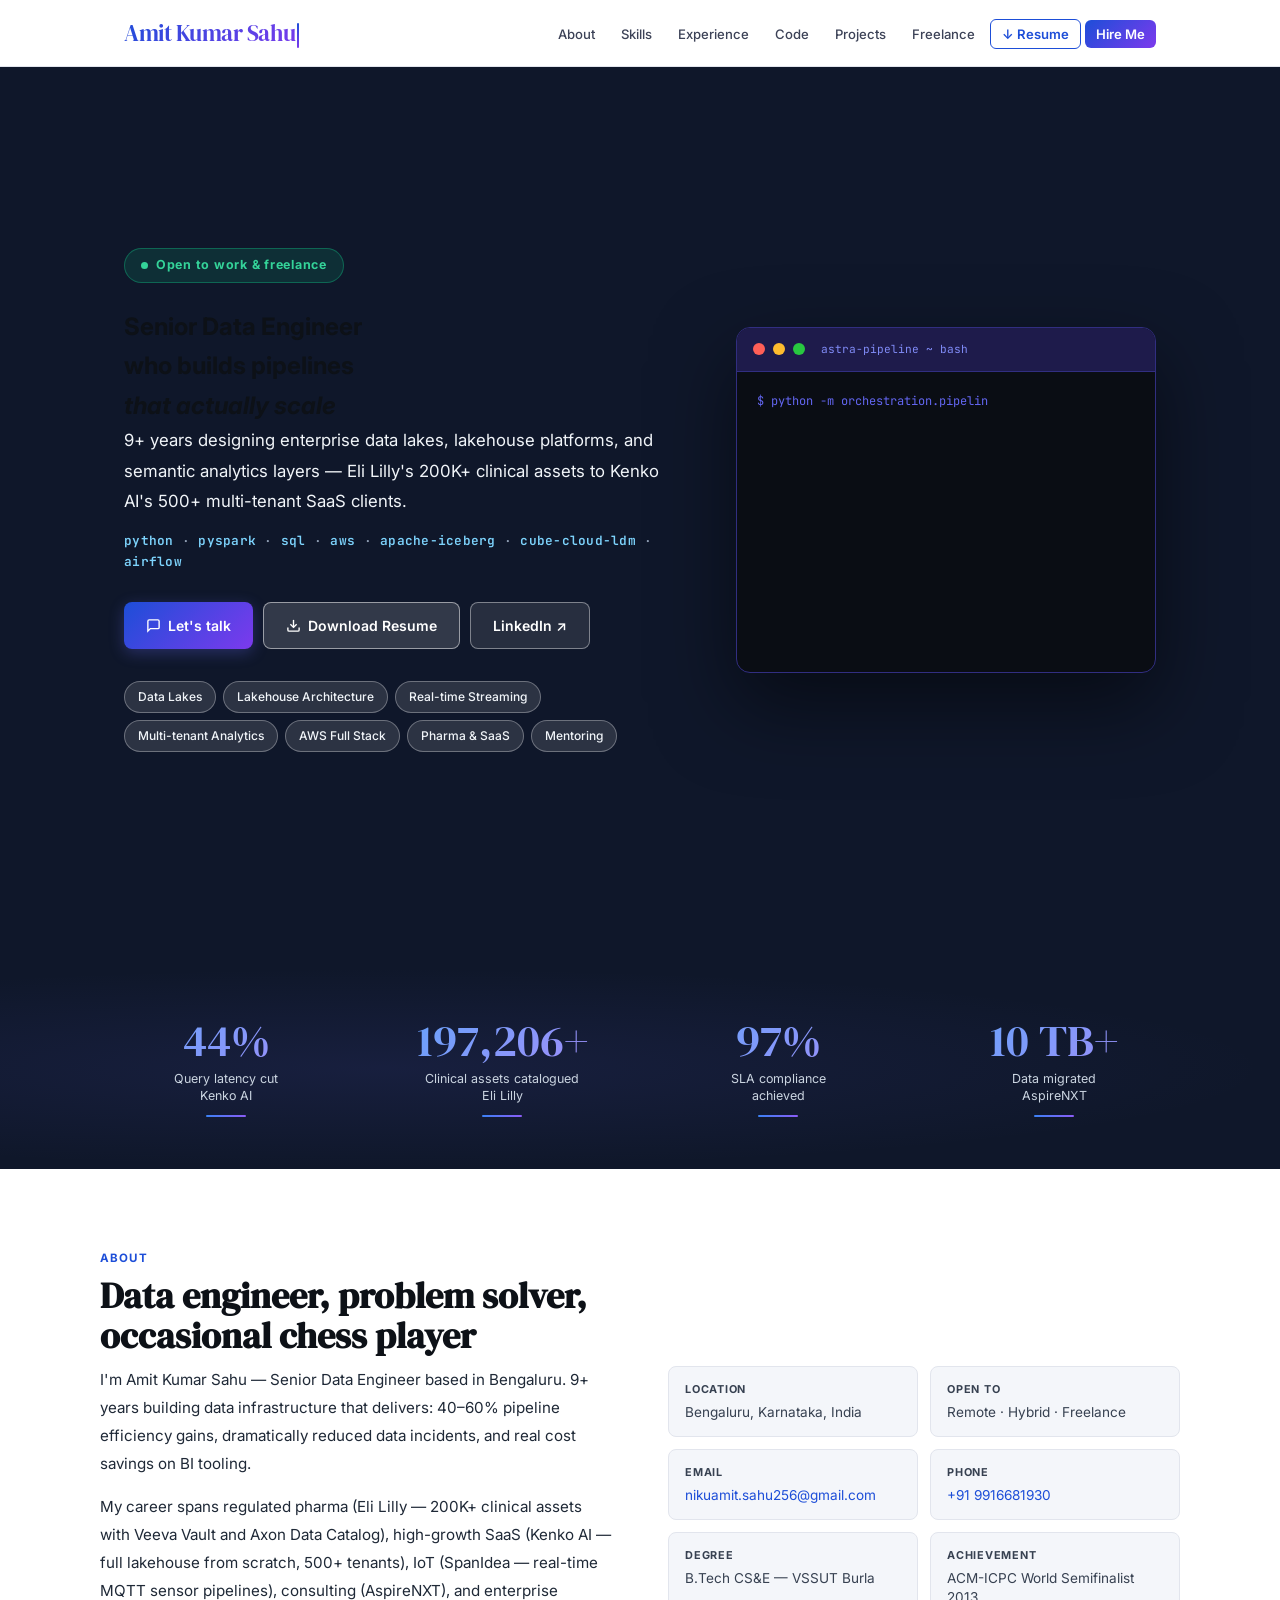
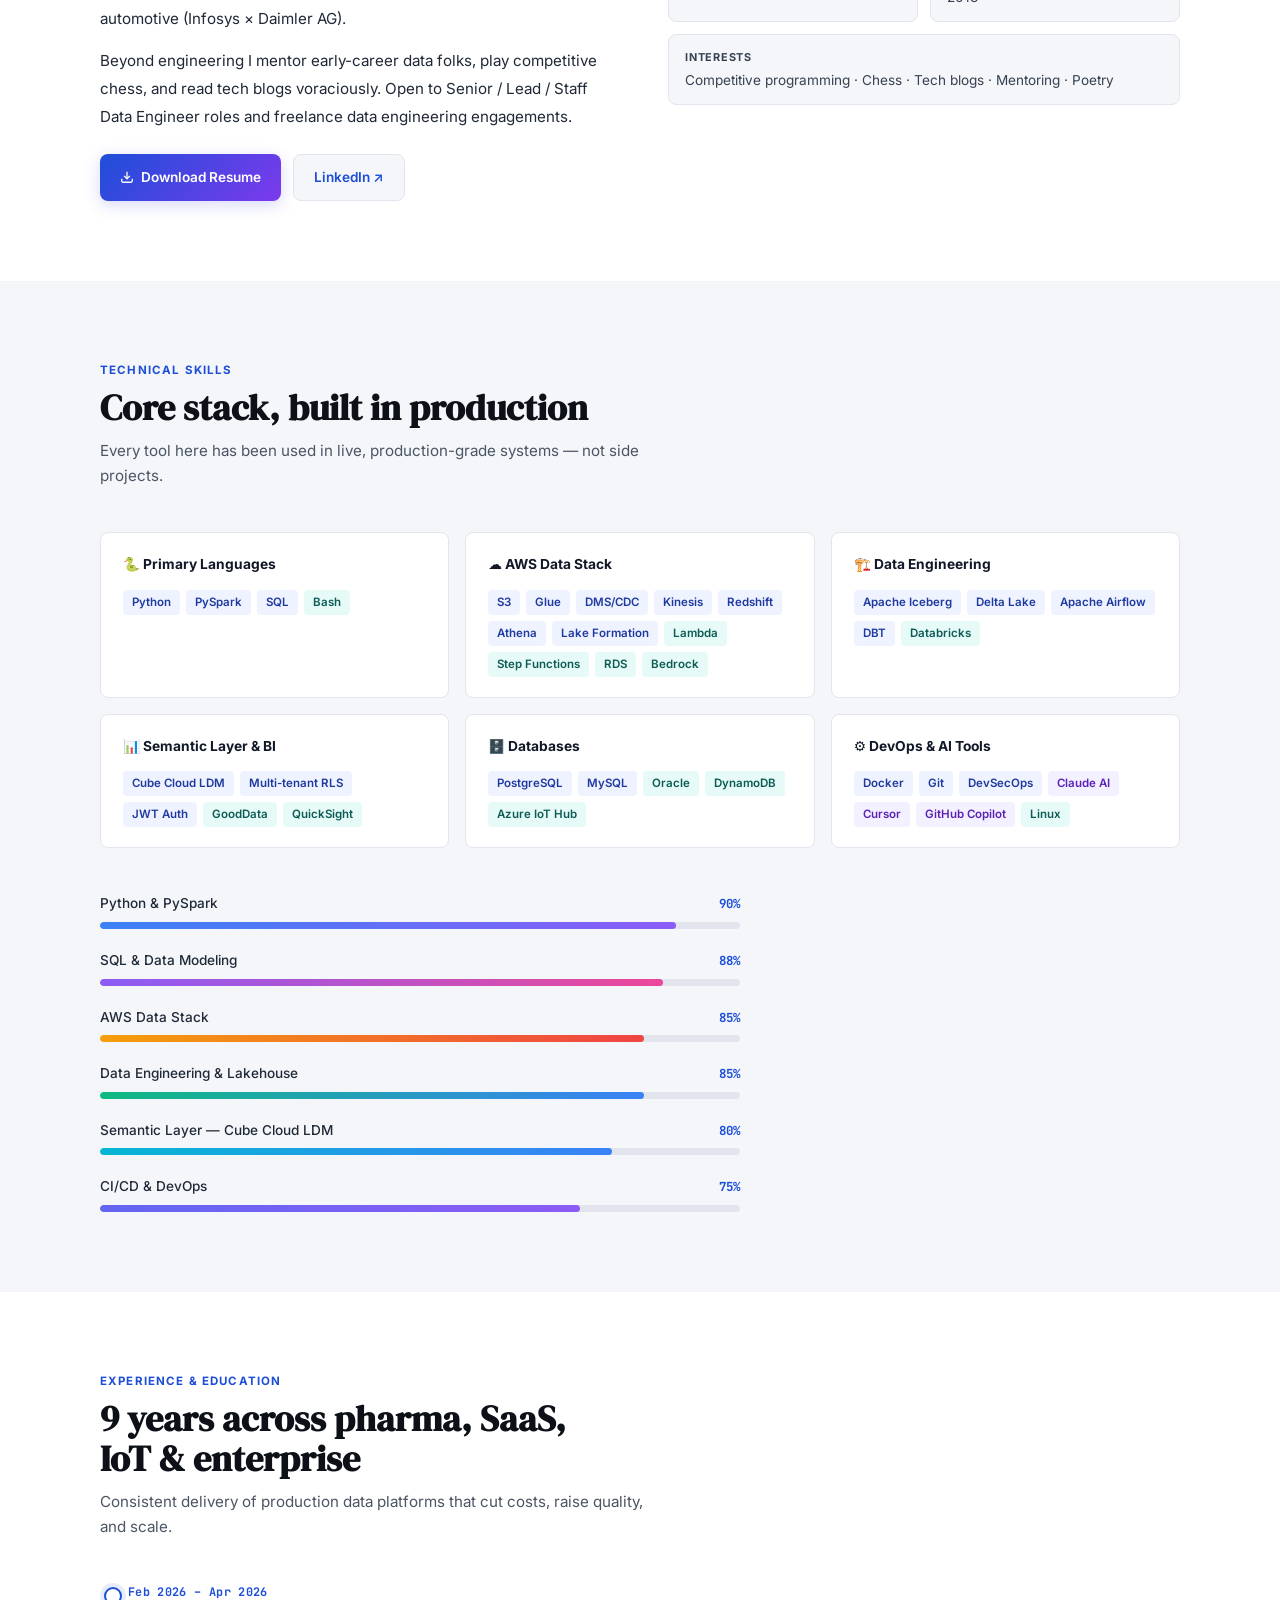
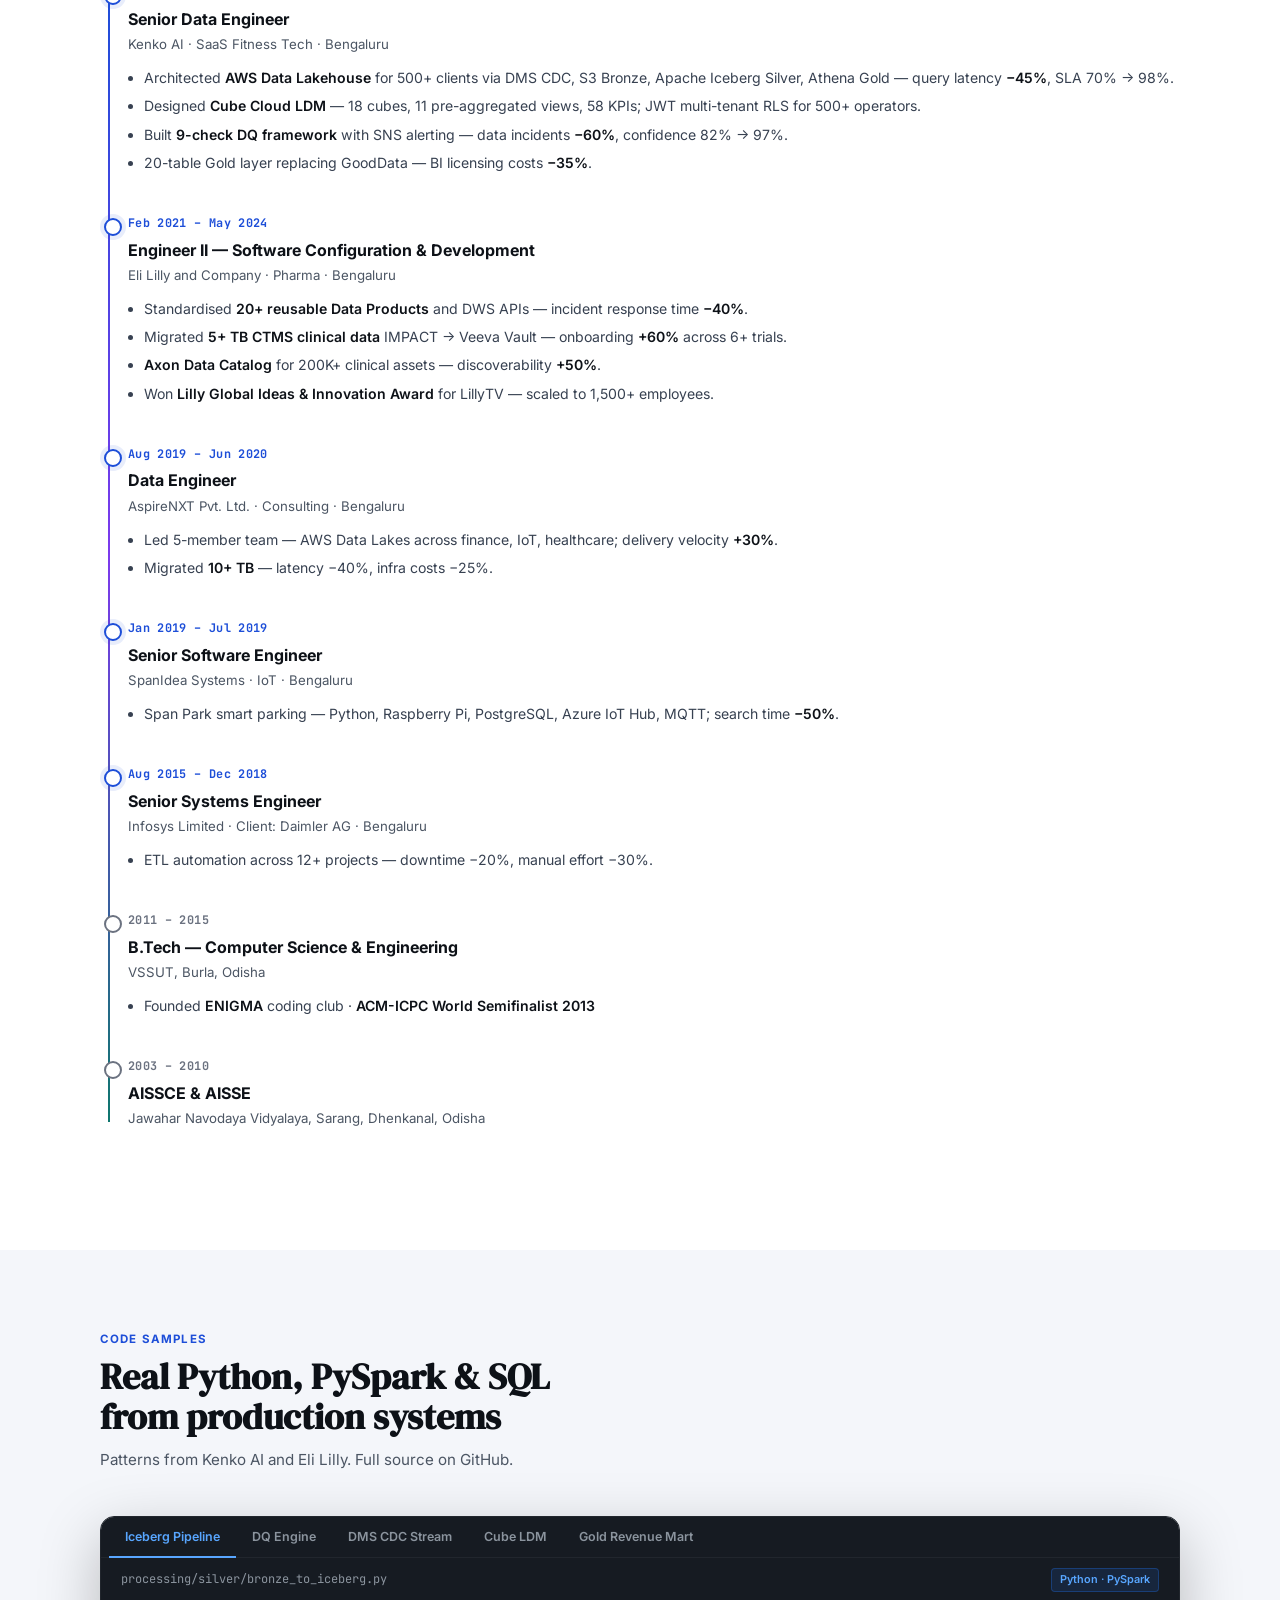
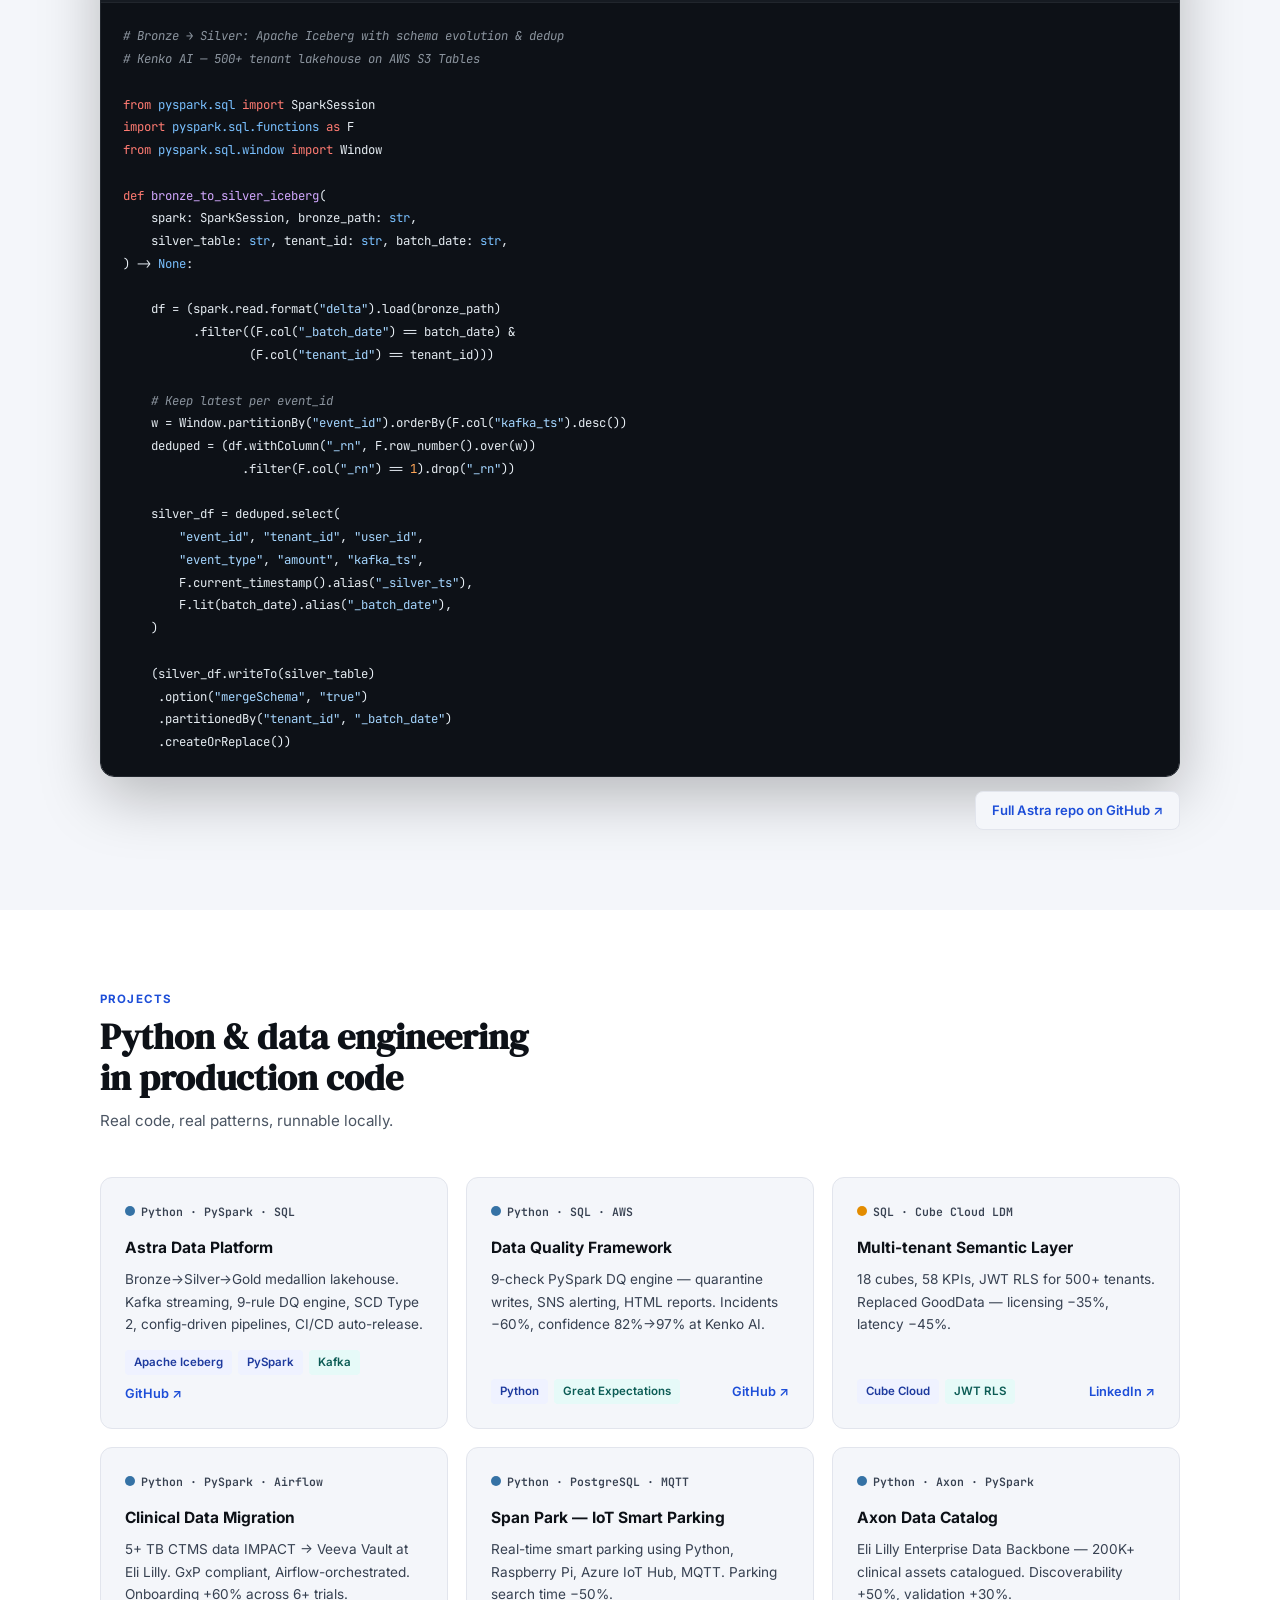
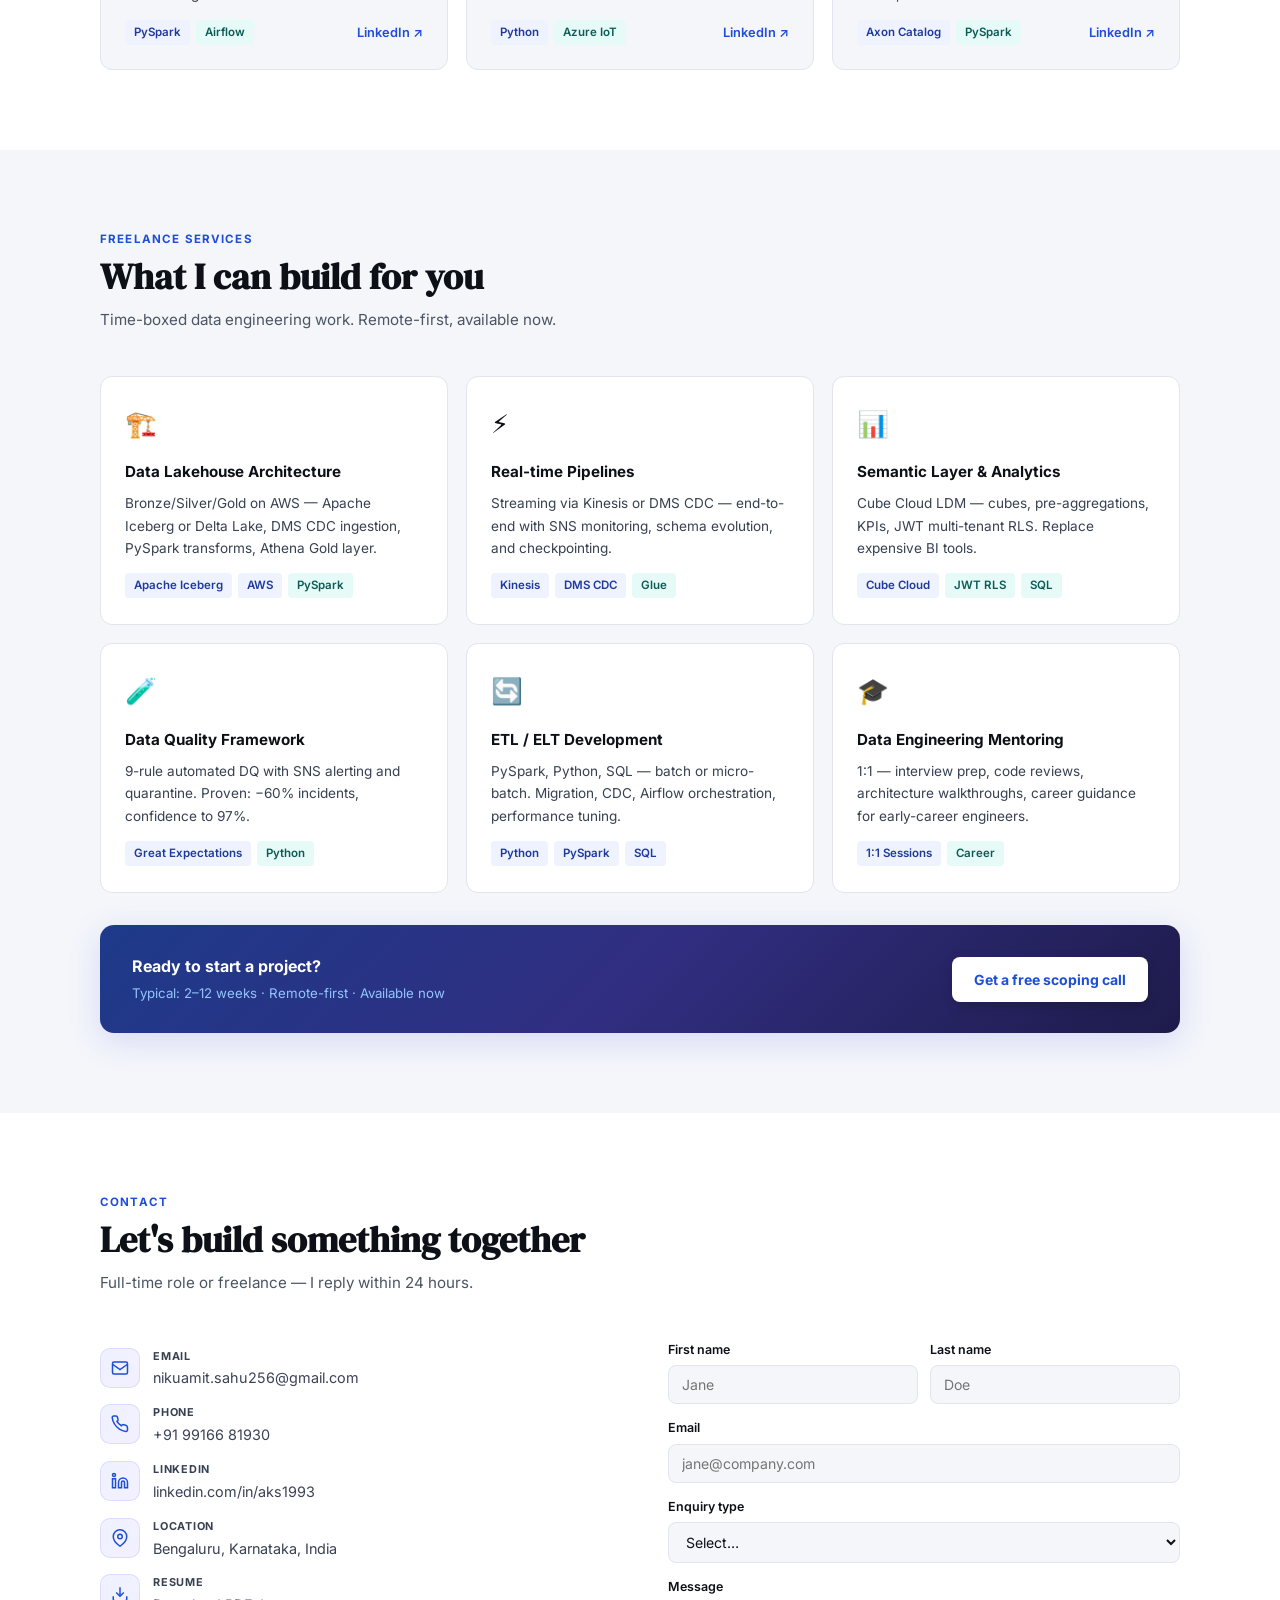
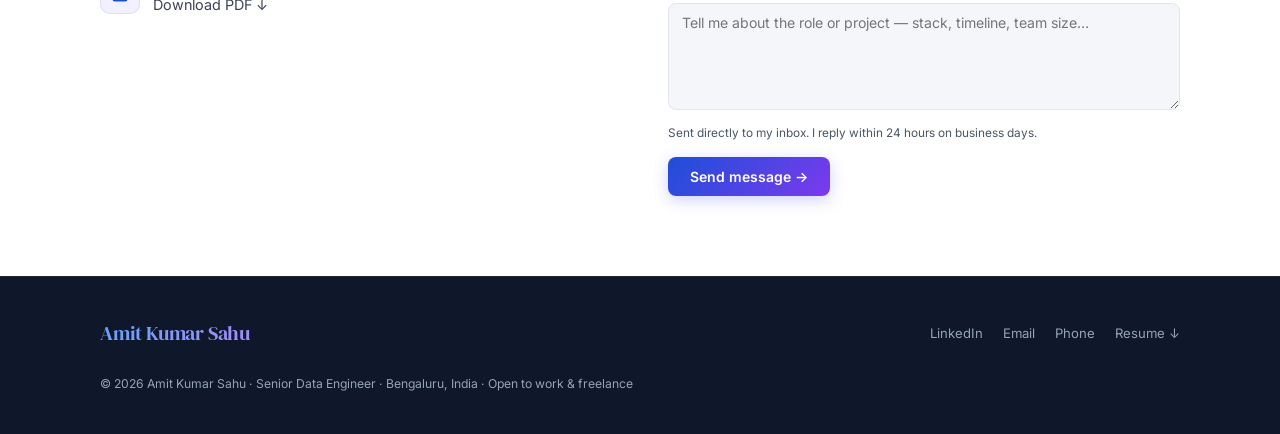
==== index2.html @ f0ce2f6e "test: index2.html to bypass cache" ====
<!DOCTYPE html>
<html lang="en">
<head>
  <meta charset="UTF-8"/>
  <meta name="viewport" content="width=device-width, initial-scale=1.0"/>
  <!-- v3.0 -->
  <meta name="description" content="Amit Kumar Sahu — Senior Data Engineer. Python · PySpark · SQL · AWS · Apache Iceberg. Open to work & freelance."/>
  <title>Amit Kumar Sahu | Senior Data Engineer</title>
  <link rel="preconnect" href="https://fonts.googleapis.com"/>
  <link rel="preconnect" href="https://fonts.gstatic.com" crossorigin/>
  <link href="https://fonts.googleapis.com/css2?family=Inter:wght@400;500;600;700&family=DM+Serif+Display:ital@0;1&family=JetBrains+Mono:wght@400;500&display=swap" rel="stylesheet"/>
  <style>
    :root{
      --ink:#0d1117;--ink2:#3c4257;--ink3:#6b7280;
      --bg:#f4f6fa;--white:#fff;--border:#e2e5ed;
      --blue:#1d4ed8;--blue-lt:#eff2ff;--blue-dk:#1338b0;
      --purple:#7c3aed;--purple-lt:#f3f0ff;
      --teal:#0f766e;--teal-lt:#e6faf8;
      --rose:#e11d48;
      --sans:'Inter',system-ui,sans-serif;
      --serif:'DM Serif Display',Georgia,serif;
      --mono:'JetBrains Mono',monospace;
      --r:8px;--max:1080px;
    }
    *,*::before,*::after{box-sizing:border-box;margin:0;padding:0}
    html{scroll-behavior:smooth}
    body{font-family:var(--sans);background:var(--bg);color:var(--ink);line-height:1.65;font-size:16px;overflow-x:hidden}
    a{color:var(--blue);text-decoration:none}
    a:hover{text-decoration:underline}

    /* ── CANVAS ── */
    #bg-canvas{display:none}

    /* ── NAV ── */
    nav{position:sticky;top:0;z-index:200;background:rgba(255,255,255,.96);backdrop-filter:blur(14px);border-bottom:1px solid var(--border);transition:box-shadow .3s}
    nav.scrolled{box-shadow:0 2px 20px rgba(0,0,0,.08)}
    .nav-inner{max-width:var(--max);margin:0 auto;padding:0 24px;height:66px;display:flex;align-items:center;justify-content:space-between}
    .nav-logo{font-family:var(--serif);font-size:1.45rem;font-weight:400;background:linear-gradient(135deg,#1d4ed8 0%,#7c3aed 100%);-webkit-background-clip:text;-webkit-text-fill-color:transparent;background-clip:text;letter-spacing:-.02em;cursor:pointer;text-decoration:none!important;position:relative;z-index:1}
    .nav-logo::after{content:'';position:absolute;inset:0;z-index:-1}
    .nav-cursor{display:inline-block;width:2px;height:1.1em;background:linear-gradient(#1d4ed8,#7c3aed);margin-left:2px;animation:blink .8s infinite;vertical-align:middle;border-radius:1px}
    @keyframes blink{0%,100%{opacity:1}50%{opacity:0}}
    .nav-menu{display:flex;gap:4px;list-style:none;align-items:center}
    .nav-menu a{font-size:.82rem;font-weight:500;color:var(--ink2);padding:6px 11px;border-radius:6px;transition:background .15s,color .15s;white-space:nowrap}
    .nav-menu a:hover{background:var(--blue-lt);color:var(--blue);text-decoration:none}
    .nav-hire{background:linear-gradient(135deg,var(--blue),var(--purple))!important;color:#fff!important;border-radius:6px!important;font-weight:600!important}
    .nav-hire:hover{opacity:.9!important;transform:translateY(-1px)}
    .nav-dl{border:1.5px solid var(--blue)!important;color:var(--blue)!important;border-radius:6px!important;font-weight:600!important}
    .nav-dl:hover{background:var(--blue-lt)!important}

    /* ── BUTTONS ── */
    .btn{display:inline-flex;align-items:center;gap:7px;font-family:var(--sans);font-size:.875rem;font-weight:600;padding:11px 22px;border-radius:var(--r);border:none;cursor:pointer;transition:all .2s;text-decoration:none!important}
    .btn-grad{background:linear-gradient(135deg,var(--blue),var(--purple));color:#fff;box-shadow:0 4px 15px rgba(99,102,241,.3)}
    .btn-grad:hover{transform:translateY(-2px);box-shadow:0 8px 25px rgba(99,102,241,.4)}
    .btn-outline{background:rgba(255,255,255,.1);color:#fff;border:1.5px solid rgba(255,255,255,.4)}
    .btn-outline:hover{background:rgba(255,255,255,.2);transform:translateY(-1px)}
    .btn-dl{background:rgba(255,255,255,.15);color:#fff;border:1.5px solid rgba(255,255,255,.5)}
    .btn-dl:hover{background:rgba(255,255,255,.25);transform:translateY(-1px)}
    .btn-white{background:#fff;color:var(--blue);font-weight:700;box-shadow:0 4px 12px rgba(0,0,0,.15)}
    .btn-white:hover{transform:translateY(-1px);box-shadow:0 8px 20px rgba(0,0,0,.2)}

    /* ── HERO ── */
    #hero{position:relative;z-index:1;background:#1e1b4b;min-height:100vh;display:flex;align-items:center;padding-top:66px}
    .hero-inner{max-width:var(--max);margin:0 auto;padding:60px 24px 80px;display:grid;grid-template-columns:1fr 420px;gap:60px;align-items:center;width:100%}
    .hero-badge{display:inline-flex;align-items:center;gap:8px;background:rgba(52,211,153,.2);border:1px solid rgba(52,211,153,.5);color:#6ee7b7;font-size:.78rem;font-weight:700;letter-spacing:.06em;padding:6px 16px;border-radius:99px;margin-bottom:24px}
    .pulse{width:7px;height:7px;background:#34d399;border-radius:50%;animation:pulse-dot 2s infinite}
    @keyframes pulse-dot{0%,100%{opacity:1;transform:scale(1)}50%{opacity:.3;transform:scale(.7)}}
    .hero h1{font-family:var(--serif);font-size:clamp(2.4rem,4.8vw,3.8rem);line-height:1.1;color:#ffffff;margin-bottom:20px;letter-spacing:-.02em}
    .hero h1 em{font-style:italic;color:#a5b4fc}
    .hero-lead{font-size:1.05rem;color:#c7d2fe;max-width:52ch;line-height:1.8;margin-bottom:14px}
    .hero-stack{font-family:var(--mono);font-size:.8rem;color:#818cf8;margin-bottom:30px;letter-spacing:.02em}
    .hero-stack span{color:#a5b4fc;font-weight:600}
    .hero-ctas{display:flex;gap:10px;flex-wrap:wrap;margin-bottom:32px}
    .hero-pills{display:flex;flex-wrap:wrap;gap:7px}
    .hpill{font-size:.75rem;font-weight:500;background:rgba(165,180,252,.15);border:1px solid rgba(165,180,252,.3);color:#c7d2fe;padding:5px 13px;border-radius:99px;cursor:default}

    /* terminal */
    .terminal{background:#0a0d14;border:1px solid #312e81;border-radius:14px;overflow:hidden;box-shadow:0 32px 80px rgba(0,0,0,.5)}
    .term-bar{background:#1e1b4b;padding:12px 16px;display:flex;align-items:center;gap:8px;border-bottom:1px solid #312e81}
    .term-dot{width:12px;height:12px;border-radius:50%}
    .term-title{font-family:var(--mono);font-size:.7rem;color:#818cf8;margin-left:8px}
    .term-body{padding:18px 20px;font-family:var(--mono);font-size:.75rem;line-height:1.85;min-height:300px}
    .t-dim{color:#6366f1}.t-grn{color:#34d399}.t-blu{color:#818cf8}
    .t-yel{color:#fbbf24}.t-mag{color:#c084fc}.t-cyn{color:#67e8f9}
    .t-red{color:#f87171}.t-wht{color:#e0e7ff}
    .term-cursor{display:inline-block;width:8px;height:1em;background:#818cf8;margin-left:2px;animation:blink .8s infinite;vertical-align:text-bottom;border-radius:1px}

        /* ── SECTIONS ── */
    section{position:relative;z-index:1;padding:80px 24px}
    section.alt{background:var(--white)}
    .wrap{max-width:var(--max);margin:0 auto}
    .eyebrow{font-size:.72rem;font-weight:700;letter-spacing:.1em;text-transform:uppercase;color:var(--blue);margin-bottom:8px}
    .sec-title{font-family:var(--serif);font-size:clamp(1.7rem,2.8vw,2.4rem);color:var(--ink);margin-bottom:10px;line-height:1.12}
    .sec-sub{font-size:.95rem;color:#4b5563;max-width:56ch;margin-bottom:44px}

    /* ── METRICS ── */
    .metrics-band{background:#0f172a;padding:52px 24px;position:relative;z-index:1;overflow:hidden}
    .metrics-band::before{content:'';position:absolute;inset:0;background:radial-gradient(ellipse at 30% 50%,rgba(99,102,241,.1) 0%,transparent 70%)}
    .metrics-inner{max-width:var(--max);margin:0 auto;display:grid;grid-template-columns:repeat(4,1fr);gap:24px;text-align:center;position:relative}
    .m-num{font-family:var(--serif);font-size:2.8rem;background:linear-gradient(135deg,#60a5fa,#a78bfa);-webkit-background-clip:text;-webkit-text-fill-color:transparent;background-clip:text;line-height:1}
    .m-lbl{font-size:.78rem;color:#cbd5e1;margin-top:6px;line-height:1.4}
    .m-bar{width:40px;height:2px;background:linear-gradient(90deg,#3b82f6,#8b5cf6);margin:10px auto 0;border-radius:2px}

    /* ── ABOUT ── */
    .about-grid{display:grid;grid-template-columns:1fr 1fr;gap:56px;align-items:start}
    .about-body{font-size:.95rem;color:#1f2937;line-height:1.85;display:flex;flex-direction:column;gap:14px}
    .meta-grid{display:grid;grid-template-columns:1fr 1fr;gap:12px}
    .meta-card{background:var(--bg);border:1px solid var(--border);border-radius:var(--r);padding:14px 16px;transition:border-color .2s,transform .2s,box-shadow .2s}
    .meta-card:hover{border-color:var(--blue);transform:translateY(-2px);box-shadow:0 4px 12px rgba(29,78,216,.08)}
    .meta-label{font-size:.68rem;font-weight:700;letter-spacing:.07em;text-transform:uppercase;color:#374151;margin-bottom:4px}
    .meta-val{font-size:.85rem;color:#374151;line-height:1.4}
    .meta-val a{color:var(--blue)}

    /* ── SKILLS ── */
    .skills-cols{display:grid;grid-template-columns:repeat(auto-fill,minmax(290px,1fr));gap:16px}
    .sk-card{background:var(--white);border:1px solid var(--border);border-radius:var(--r);padding:20px 22px;transition:all .25s}
    .sk-card:hover{box-shadow:0 8px 28px rgba(0,0,0,.08);border-color:#a5b4fc;transform:translateY(-3px)}
    section.alt .sk-card{background:var(--bg)}
    .sk-head{font-size:.86rem;font-weight:700;color:#111827;margin-bottom:14px;display:flex;align-items:center;gap:8px}
    .tags{display:flex;flex-wrap:wrap;gap:6px}
    .t-blue{font-size:.72rem;font-weight:600;background:var(--blue-lt);color:#1e3a9e;padding:3px 9px;border-radius:4px}
    .t-teal{font-size:.72rem;font-weight:600;background:var(--teal-lt);color:#0c5c55;padding:3px 9px;border-radius:4px}
    .t-purple{font-size:.72rem;font-weight:600;background:var(--purple-lt);color:#5b21b6;padding:3px 9px;border-radius:4px}
    .bars{margin-top:44px;display:flex;flex-direction:column;gap:20px;max-width:640px}
    .bar-top{display:flex;justify-content:space-between;align-items:baseline;margin-bottom:7px}
    .bar-label{font-size:.85rem;font-weight:500;color:#1f2937}
    .bar-pct{font-size:.78rem;font-weight:700;color:var(--blue);font-family:var(--mono)}
    .bar-track{height:7px;background:var(--border);border-radius:99px;overflow:hidden}
    .bar-fill{height:100%;border-radius:99px;width:0;transition:width 1.5s cubic-bezier(.4,0,.2,1)}
    .bar-fill.py{background:linear-gradient(90deg,#3b82f6,#8b5cf6)}
    .bar-fill.sql{background:linear-gradient(90deg,#8b5cf6,#ec4899)}
    .bar-fill.aws{background:linear-gradient(90deg,#f59e0b,#ef4444)}
    .bar-fill.de{background:linear-gradient(90deg,#10b981,#3b82f6)}
    .bar-fill.cube{background:linear-gradient(90deg,#06b6d4,#3b82f6)}
    .bar-fill.cicd{background:linear-gradient(90deg,#6366f1,#8b5cf6)}

    /* ── EXPERIENCE ── */
    .timeline{position:relative;padding-left:28px}
    .timeline::before{content:'';position:absolute;left:8px;top:8px;bottom:8px;width:2px;background:linear-gradient(to bottom,var(--blue),var(--purple),var(--teal))}
    .tl{position:relative;margin-bottom:40px}
    .tl-dot{position:absolute;left:-24px;top:4px;width:18px;height:18px;border-radius:50%;background:var(--white);border:2.5px solid var(--blue);box-shadow:0 0 0 4px rgba(29,78,216,.1);transition:transform .2s}
    .tl:hover .tl-dot{transform:scale(1.2)}
    .tl-dot.gray{border-color:var(--ink3);box-shadow:none}
    .tl-period{font-size:.74rem;font-weight:700;color:var(--blue);font-family:var(--mono);letter-spacing:.03em;margin-bottom:3px}
    .tl-dot.gray~.tl-body .tl-period{color:var(--ink3)}
    .tl-role{font-weight:700;font-size:1rem;color:var(--ink)}
    .tl-org{font-size:.83rem;color:#4b5563;margin-bottom:10px;margin-top:2px}
    .tl-ul{padding-left:16px;display:flex;flex-direction:column;gap:5px}
    .tl-ul li{font-size:.88rem;color:#374151;line-height:1.65}
    .tl-ul li b{color:var(--ink);font-weight:600}

    /* ── CODE ── */
    .code-wrap{border:1px solid #21262d;border-radius:14px;overflow:hidden;box-shadow:0 20px 60px rgba(0,0,0,.25)}
    .code-tabs-wrap{background:#161b22;padding:0 8px;border-bottom:1px solid #21262d}
    .code-tabs{display:flex;flex-wrap:wrap}
    .code-tab{font-size:.78rem;font-weight:600;padding:12px 16px;cursor:pointer;color:#8b949e;border:none;border-bottom:2px solid transparent;background:none;font-family:var(--sans);transition:all .15s;margin-bottom:-1px}
    .code-tab.active{color:#58a6ff;border-bottom-color:#58a6ff}
    .code-tab:hover{color:#e6edf3}
    .code-panels{background:#0d1117}
    .code-panel{display:none}
    .code-panel.active{display:block}
    .code-header{display:flex;align-items:center;justify-content:space-between;padding:10px 20px;background:#161b22;border-bottom:1px solid #21262d}
    .code-filename{font-size:.75rem;color:#8b949e;font-family:var(--mono)}
    .code-badge{font-size:.68rem;font-weight:600;background:#1f6feb22;color:#58a6ff;border:1px solid #1f6feb55;padding:2px 8px;border-radius:4px}
    pre.cb{margin:0;padding:22px;overflow-x:auto;font-size:.77rem;line-height:1.85;font-family:var(--mono);color:#e6edf3}
    .kw{color:#ff7b72}.fn{color:#d2a8ff}.st{color:#a5d6ff}.cm{color:#8b949e;font-style:italic}.nm{color:#79c0ff}.dc{color:#ffa657}

    /* ── PROJECTS ── */
    .proj-grid{display:grid;grid-template-columns:repeat(auto-fill,minmax(300px,1fr));gap:18px}
    .proj-card{background:var(--white);border:1px solid var(--border);border-radius:12px;padding:24px;transition:all .25s;display:flex;flex-direction:column}
    .proj-card:hover{box-shadow:0 12px 40px rgba(0,0,0,.1);border-color:#a5b4fc;transform:translateY(-4px)}
    section.alt .proj-card{background:var(--bg)}
    .proj-lang{display:flex;align-items:center;gap:6px;font-size:.72rem;font-weight:600;color:#374151;margin-bottom:14px;font-family:var(--mono)}
    .proj-dot{width:10px;height:10px;border-radius:50%;flex-shrink:0}
    .proj-name{font-weight:700;font-size:.97rem;color:var(--ink);margin-bottom:8px}
    .proj-desc{font-size:.85rem;color:#374151;line-height:1.65;margin-bottom:14px;flex:1}
    .proj-footer{display:flex;align-items:center;justify-content:space-between;margin-top:auto;flex-wrap:wrap;gap:8px}
    .proj-link{font-size:.8rem;font-weight:600;color:var(--blue)}
    .proj-link:hover{text-decoration:underline}

    /* ── SERVICES ── */
    .svc-grid{display:grid;grid-template-columns:repeat(auto-fill,minmax(300px,1fr));gap:18px}
    .svc-card{background:var(--white);border:1px solid var(--border);border-radius:12px;padding:26px 24px;transition:all .25s}
    .svc-card:hover{box-shadow:0 12px 40px rgba(0,0,0,.1);border-color:#a5b4fc;transform:translateY(-4px)}
    section.alt .svc-card{background:var(--bg)}
    section.alt .svc-card:hover{background:var(--white)}
    .svc-icon{font-size:1.6rem;margin-bottom:14px}
    .svc-name{font-weight:700;font-size:.95rem;color:var(--ink);margin-bottom:8px}
    .svc-desc{font-size:.85rem;color:#374151;line-height:1.65;margin-bottom:14px}
    .cta-strip{margin-top:32px;background:linear-gradient(135deg,#1e3a8a,#312e81,#1e1b4b);border-radius:14px;padding:28px 32px;display:flex;align-items:center;justify-content:space-between;flex-wrap:wrap;gap:16px;box-shadow:0 8px 32px rgba(99,102,241,.2)}
    .cta-strip-text{font-weight:700;font-size:1rem;color:#fff}
    .cta-strip-sub{font-size:.83rem;color:#93c5fd;margin-top:4px}

    /* ── CONTACT ── */
    .contact-grid{display:grid;grid-template-columns:1fr 1fr;gap:56px;align-items:start}
    .ci-list{display:flex;flex-direction:column;gap:14px;margin-top:8px}
    .ci{display:flex;align-items:flex-start;gap:13px}
    .ci-ico{width:40px;height:40px;background:linear-gradient(135deg,var(--blue-lt),var(--purple-lt));border-radius:10px;display:flex;align-items:center;justify-content:center;flex-shrink:0;border:1px solid rgba(99,102,241,.15)}
    .ci-ico svg{stroke:var(--blue)}
    .ci-label{font-size:.68rem;font-weight:700;letter-spacing:.07em;text-transform:uppercase;color:#374151}
    .ci-val{font-size:.9rem;color:#374151;margin-top:1px}
    .ci-val a{color:var(--ink2)}
    .ci-val a:hover{color:var(--blue)}
    .cform{display:flex;flex-direction:column;gap:14px}
    .f2{display:grid;grid-template-columns:1fr 1fr;gap:12px}
    .fg{display:flex;flex-direction:column;gap:5px}
    .fg label{font-size:.78rem;font-weight:600;color:var(--ink)}
    .fg input,.fg textarea,.fg select{font-family:var(--sans);font-size:.88rem;padding:10px 13px;border:1.5px solid var(--border);border-radius:var(--r);background:var(--bg);color:var(--ink);outline:none;resize:vertical;transition:border-color .2s,box-shadow .2s}
    .fg input:focus,.fg textarea:focus,.fg select:focus{border-color:var(--blue);background:var(--white);box-shadow:0 0 0 3px rgba(29,78,216,.08)}
    .fnote{font-size:.74rem;color:#4b5563}

    /* ── FOOTER ── */
    footer{background:#0f172a;padding:40px 24px;position:relative;z-index:1;border-top:1px solid #21262d}
    .foot-inner{max-width:var(--max);margin:0 auto;display:flex;align-items:center;justify-content:space-between;flex-wrap:wrap;gap:16px}
    .foot-brand{font-family:var(--serif);font-size:1.25rem;font-weight:400;background:linear-gradient(135deg,#60a5fa,#a78bfa);-webkit-background-clip:text;-webkit-text-fill-color:transparent;background-clip:text;letter-spacing:-.01em}
    .foot-links{display:flex;gap:20px}
    .foot-links a{font-size:.82rem;color:#94a3b8;transition:color .2s}
    .foot-links a:hover{color:#fff;text-decoration:none}
    .foot-copy{width:100%;font-size:.76rem;color:#94a3b8;margin-top:8px}

    /* ── SCROLL REVEAL ── */
    .reveal{opacity:0;transform:translateY(28px);transition:opacity .7s ease,transform .7s ease}
    .reveal.visible{opacity:1;transform:none}

    /* ── RESPONSIVE ── */
    @media(max-width:800px){
      .hero-inner{grid-template-columns:1fr;padding:52px 20px 52px;gap:36px}
      .terminal{display:none}
      .about-grid,.contact-grid{grid-template-columns:1fr;gap:32px}
      .meta-grid{grid-template-columns:1fr 1fr}
      .metrics-inner{grid-template-columns:1fr 1fr;gap:20px}
      .nav-menu li:not(:last-child):not(:nth-last-child(2)){display:none}
      .f2{grid-template-columns:1fr}
    }
    @media(prefers-reduced-motion:reduce){
      html{scroll-behavior:auto}
      .reveal{opacity:1;transform:none}
      .bar-fill{transition:none}
      .pulse,.term-cursor,.nav-cursor{animation:none}
    }
  </style>

  <style id="hero-fix">
    /* FORCE OVERRIDE v3 */
    #hero { background: #0f172a !important; }
    .hero h1 { color: #ffffff !important; }
    .hero h1 em { color: #c084fc !important; font-style: italic !important; background: none !important; -webkit-text-fill-color: #c084fc !important; }
    .hero-lead { color: #f1f5f9 !important; }
    .hero-stack { color: #94a3b8 !important; }
    .hero-stack span { color: #7dd3fc !important; font-weight: 600 !important; }
    .hero-badge { color: #34d399 !important; background: rgba(16,185,129,.15) !important; border: 1px solid rgba(16,185,129,.4) !important; }
    .hpill { color: #f1f5f9 !important; background: rgba(255,255,255,.12) !important; border: 1px solid rgba(255,255,255,.3) !important; }
    .m-lbl { color: #cbd5e1 !important; }
    .m-num { -webkit-text-fill-color: transparent !important; }
    .foot-copy { color: #94a3b8 !important; }
    .foot-links a { color: #94a3b8 !important; }
    #bg-canvas { display: none !important; }
  </style>
</head>
<body>

<canvas id="bg-canvas"></canvas>

<!-- NAV -->
<nav id="nav">
  <div class="nav-inner">
    <a href="#" class="nav-logo">Amit Kumar Sahu<span class="nav-cursor"></span></a>
    <ul class="nav-menu">
      <li><a href="#about">About</a></li>
      <li><a href="#skills">Skills</a></li>
      <li><a href="#experience">Experience</a></li>
      <li><a href="#code">Code</a></li>
      <li><a href="#projects">Projects</a></li>
      <li><a href="#services">Freelance</a></li>
      <li><a href="Amit_Kumar_Sahu_Resume.pdf" download class="nav-dl">↓ Resume</a></li>
      <li><a href="#contact" class="nav-hire">Hire Me</a></li>
    </ul>
  </div>
</nav>

<!-- HERO -->
<section id="hero">
  <div class="hero-inner">
    <div>
      <div class="hero-badge"><span class="pulse"></span>Open to work &amp; freelance</div>
      <h1>Senior Data Engineer<br>who builds pipelines<br><em>that actually scale</em></h1>
      <p class="hero-lead">9+ years designing enterprise data lakes, lakehouse platforms, and semantic analytics layers — Eli Lilly's 200K+ clinical assets to Kenko AI's 500+ multi-tenant SaaS clients.</p>
      <p class="hero-stack"><span>python</span> · <span>pyspark</span> · <span>sql</span> · <span>aws</span> · <span>apache-iceberg</span> · <span>cube-cloud-ldm</span> · <span>airflow</span></p>
      <div class="hero-ctas">
        <a href="#contact" class="btn btn-grad">
          <svg width="15" height="15" fill="none" stroke="currentColor" stroke-width="2.2" viewBox="0 0 24 24"><path d="M21 15a2 2 0 0 1-2 2H7l-4 4V5a2 2 0 0 1 2-2h14a2 2 0 0 1 2 2z"/></svg>
          Let's talk
        </a>
        <a href="Amit_Kumar_Sahu_Resume.pdf" download class="btn btn-dl">
          <svg width="15" height="15" fill="none" stroke="currentColor" stroke-width="2.2" viewBox="0 0 24 24"><path d="M21 15v4a2 2 0 0 1-2 2H5a2 2 0 0 1-2-2v-4"/><polyline points="7 10 12 15 17 10"/><line x1="12" y1="15" x2="12" y2="3"/></svg>
          Download Resume
        </a>
        <a href="https://www.linkedin.com/in/aks1993" target="_blank" rel="noopener" class="btn btn-outline">LinkedIn ↗</a>
      </div>
      <div class="hero-pills">
        <span class="hpill">Data Lakes</span><span class="hpill">Lakehouse Architecture</span>
        <span class="hpill">Real-time Streaming</span><span class="hpill">Multi-tenant Analytics</span>
        <span class="hpill">AWS Full Stack</span><span class="hpill">Pharma &amp; SaaS</span>
        <span class="hpill">Mentoring</span>
      </div>
    </div>
    <div class="terminal">
      <div class="term-bar">
        <div class="term-dot" style="background:#ff5f57"></div>
        <div class="term-dot" style="background:#febc2e"></div>
        <div class="term-dot" style="background:#28c840"></div>
        <span class="term-title">astra-pipeline ~ bash</span>
      </div>
      <div class="term-body" id="terminal-output"></div>
    </div>
  </div>
</section>

<!-- METRICS -->
<div class="metrics-band">
  <div class="metrics-inner">
    <div class="reveal"><div class="m-num" id="cnt-latency">0%</div><div class="m-lbl">Query latency cut<br>Kenko AI</div><div class="m-bar"></div></div>
    <div class="reveal"><div class="m-num" id="cnt-assets">0</div><div class="m-lbl">Clinical assets catalogued<br>Eli Lilly</div><div class="m-bar"></div></div>
    <div class="reveal"><div class="m-num" id="cnt-sla">0%</div><div class="m-lbl">SLA compliance<br>achieved</div><div class="m-bar"></div></div>
    <div class="reveal"><div class="m-num" id="cnt-tb">0 TB</div><div class="m-lbl">Data migrated<br>AspireNXT</div><div class="m-bar"></div></div>
  </div>
</div>

<!-- ABOUT -->
<section id="about" class="alt">
  <div class="wrap">
    <p class="eyebrow">About</p>
    <h2 class="sec-title reveal">Data engineer, problem solver,<br>occasional chess player</h2>
    <div class="about-grid">
      <div class="about-body reveal">
        <p>I'm Amit Kumar Sahu — Senior Data Engineer based in Bengaluru. 9+ years building data infrastructure that delivers: 40–60% pipeline efficiency gains, dramatically reduced data incidents, and real cost savings on BI tooling.</p>
        <p>My career spans regulated pharma (Eli Lilly — 200K+ clinical assets with Veeva Vault and Axon Data Catalog), high-growth SaaS (Kenko AI — full lakehouse from scratch, 500+ tenants), IoT (SpanIdea — real-time MQTT sensor pipelines), consulting (AspireNXT), and enterprise automotive (Infosys × Daimler AG).</p>
        <p>Beyond engineering I mentor early-career data folks, play competitive chess, and read tech blogs voraciously. Open to Senior / Lead / Staff Data Engineer roles and freelance data engineering engagements.</p>
        <div style="display:flex;gap:12px;flex-wrap:wrap;margin-top:8px">
          <a href="Amit_Kumar_Sahu_Resume.pdf" download class="btn" style="background:linear-gradient(135deg,var(--blue),var(--purple));color:#fff;padding:10px 20px;font-size:.85rem;box-shadow:0 4px 15px rgba(99,102,241,.25)">
            <svg width="14" height="14" fill="none" stroke="currentColor" stroke-width="2.2" viewBox="0 0 24 24"><path d="M21 15v4a2 2 0 0 1-2 2H5a2 2 0 0 1-2-2v-4"/><polyline points="7 10 12 15 17 10"/><line x1="12" y1="15" x2="12" y2="3"/></svg>
            Download Resume
          </a>
          <a href="https://www.linkedin.com/in/aks1993" target="_blank" rel="noopener" class="btn" style="background:var(--bg);color:var(--blue);border:1.5px solid var(--border);padding:10px 20px;font-size:.85rem">LinkedIn ↗</a>
        </div>
      </div>
      <div class="meta-grid reveal">
        <div class="meta-card"><div class="meta-label">Location</div><div class="meta-val">Bengaluru, Karnataka, India</div></div>
        <div class="meta-card"><div class="meta-label">Open to</div><div class="meta-val">Remote · Hybrid · Freelance</div></div>
        <div class="meta-card"><div class="meta-label">Email</div><div class="meta-val"><a href="mailto:nikuamit.sahu256@gmail.com">nikuamit.sahu256@gmail.com</a></div></div>
        <div class="meta-card"><div class="meta-label">Phone</div><div class="meta-val"><a href="tel:+919916681930">+91 9916681930</a></div></div>
        <div class="meta-card"><div class="meta-label">Degree</div><div class="meta-val">B.Tech CS&amp;E — VSSUT Burla</div></div>
        <div class="meta-card"><div class="meta-label">Achievement</div><div class="meta-val">ACM-ICPC World Semifinalist 2013</div></div>
        <div class="meta-card" style="grid-column:span 2"><div class="meta-label">Interests</div><div class="meta-val">Competitive programming · Chess · Tech blogs · Mentoring · Poetry</div></div>
      </div>
    </div>
  </div>
</section>

<!-- SKILLS -->
<section id="skills">
  <div class="wrap">
    <p class="eyebrow">Technical Skills</p>
    <h2 class="sec-title reveal">Core stack, built in production</h2>
    <p class="sec-sub reveal">Every tool here has been used in live, production-grade systems — not side projects.</p>
    <div class="skills-cols">
      <div class="sk-card reveal"><div class="sk-head">🐍 Primary Languages</div><div class="tags"><span class="t-blue">Python</span><span class="t-blue">PySpark</span><span class="t-blue">SQL</span><span class="t-teal">Bash</span></div></div>
      <div class="sk-card reveal"><div class="sk-head">☁️ AWS Data Stack</div><div class="tags"><span class="t-blue">S3</span><span class="t-blue">Glue</span><span class="t-blue">DMS/CDC</span><span class="t-blue">Kinesis</span><span class="t-blue">Redshift</span><span class="t-blue">Athena</span><span class="t-blue">Lake Formation</span><span class="t-teal">Lambda</span><span class="t-teal">Step Functions</span><span class="t-teal">RDS</span><span class="t-teal">Bedrock</span></div></div>
      <div class="sk-card reveal"><div class="sk-head">🏗️ Data Engineering</div><div class="tags"><span class="t-blue">Apache Iceberg</span><span class="t-blue">Delta Lake</span><span class="t-blue">Apache Airflow</span><span class="t-blue">DBT</span><span class="t-teal">Databricks</span></div></div>
      <div class="sk-card reveal"><div class="sk-head">📊 Semantic Layer &amp; BI</div><div class="tags"><span class="t-blue">Cube Cloud LDM</span><span class="t-blue">Multi-tenant RLS</span><span class="t-blue">JWT Auth</span><span class="t-teal">GoodData</span><span class="t-teal">QuickSight</span></div></div>
      <div class="sk-card reveal"><div class="sk-head">🗄️ Databases</div><div class="tags"><span class="t-blue">PostgreSQL</span><span class="t-blue">MySQL</span><span class="t-teal">Oracle</span><span class="t-teal">DynamoDB</span><span class="t-teal">Azure IoT Hub</span></div></div>
      <div class="sk-card reveal"><div class="sk-head">⚙️ DevOps &amp; AI Tools</div><div class="tags"><span class="t-blue">Docker</span><span class="t-blue">Git</span><span class="t-blue">DevSecOps</span><span class="t-purple">Claude AI</span><span class="t-purple">Cursor</span><span class="t-purple">GitHub Copilot</span><span class="t-teal">Linux</span></div></div>
    </div>
    <div class="bars reveal">
      <div class="bar-row"><div class="bar-top"><span class="bar-label">Python &amp; PySpark</span><span class="bar-pct">90%</span></div><div class="bar-track"><div class="bar-fill py" data-w="90"></div></div></div>
      <div class="bar-row"><div class="bar-top"><span class="bar-label">SQL &amp; Data Modeling</span><span class="bar-pct">88%</span></div><div class="bar-track"><div class="bar-fill sql" data-w="88"></div></div></div>
      <div class="bar-row"><div class="bar-top"><span class="bar-label">AWS Data Stack</span><span class="bar-pct">85%</span></div><div class="bar-track"><div class="bar-fill aws" data-w="85"></div></div></div>
      <div class="bar-row"><div class="bar-top"><span class="bar-label">Data Engineering &amp; Lakehouse</span><span class="bar-pct">85%</span></div><div class="bar-track"><div class="bar-fill de" data-w="85"></div></div></div>
      <div class="bar-row"><div class="bar-top"><span class="bar-label">Semantic Layer — Cube Cloud LDM</span><span class="bar-pct">80%</span></div><div class="bar-track"><div class="bar-fill cube" data-w="80"></div></div></div>
      <div class="bar-row"><div class="bar-top"><span class="bar-label">CI/CD &amp; DevOps</span><span class="bar-pct">75%</span></div><div class="bar-track"><div class="bar-fill cicd" data-w="75"></div></div></div>
    </div>
  </div>
</section>

<!-- EXPERIENCE -->
<section id="experience" class="alt">
  <div class="wrap">
    <p class="eyebrow">Experience &amp; Education</p>
    <h2 class="sec-title reveal">9 years across pharma, SaaS,<br>IoT &amp; enterprise</h2>
    <p class="sec-sub reveal">Consistent delivery of production data platforms that cut costs, raise quality, and scale.</p>
    <div class="timeline">
      <div class="tl reveal"><div class="tl-dot"></div><div class="tl-body">
        <p class="tl-period">Feb 2026 – Apr 2026</p><p class="tl-role">Senior Data Engineer</p>
        <p class="tl-org">Kenko AI · SaaS Fitness Tech · Bengaluru</p>
        <ul class="tl-ul">
          <li>Architected <b>AWS Data Lakehouse</b> for 500+ clients via DMS CDC, S3 Bronze, Apache Iceberg Silver, Athena Gold — query latency <b>−45%</b>, SLA 70% → 98%.</li>
          <li>Designed <b>Cube Cloud LDM</b> — 18 cubes, 11 pre-aggregated views, 58 KPIs; JWT multi-tenant RLS for 500+ operators.</li>
          <li>Built <b>9-check DQ framework</b> with SNS alerting — data incidents <b>−60%</b>, confidence 82% → 97%.</li>
          <li>20-table Gold layer replacing GoodData — BI licensing costs <b>−35%</b>.</li>
        </ul>
      </div></div>
      <div class="tl reveal"><div class="tl-dot"></div><div class="tl-body">
        <p class="tl-period">Feb 2021 – May 2024</p><p class="tl-role">Engineer II — Software Configuration &amp; Development</p>
        <p class="tl-org">Eli Lilly and Company · Pharma · Bengaluru</p>
        <ul class="tl-ul">
          <li>Standardised <b>20+ reusable Data Products</b> and DWS APIs — incident response time <b>−40%</b>.</li>
          <li>Migrated <b>5+ TB CTMS clinical data</b> IMPACT → Veeva Vault — onboarding <b>+60%</b> across 6+ trials.</li>
          <li><b>Axon Data Catalog</b> for 200K+ clinical assets — discoverability <b>+50%</b>.</li>
          <li>Won <b>Lilly Global Ideas &amp; Innovation Award</b> for LillyTV — scaled to 1,500+ employees.</li>
        </ul>
      </div></div>
      <div class="tl reveal"><div class="tl-dot"></div><div class="tl-body">
        <p class="tl-period">Aug 2019 – Jun 2020</p><p class="tl-role">Data Engineer</p>
        <p class="tl-org">AspireNXT Pvt. Ltd. · Consulting · Bengaluru</p>
        <ul class="tl-ul">
          <li>Led 5-member team — AWS Data Lakes across finance, IoT, healthcare; delivery velocity <b>+30%</b>.</li>
          <li>Migrated <b>10+ TB</b> — latency −40%, infra costs −25%.</li>
        </ul>
      </div></div>
      <div class="tl reveal"><div class="tl-dot"></div><div class="tl-body">
        <p class="tl-period">Jan 2019 – Jul 2019</p><p class="tl-role">Senior Software Engineer</p>
        <p class="tl-org">SpanIdea Systems · IoT · Bengaluru</p>
        <ul class="tl-ul">
          <li>Span Park smart parking — Python, Raspberry Pi, PostgreSQL, Azure IoT Hub, MQTT; search time <b>−50%</b>.</li>
        </ul>
      </div></div>
      <div class="tl reveal"><div class="tl-dot"></div><div class="tl-body">
        <p class="tl-period">Aug 2015 – Dec 2018</p><p class="tl-role">Senior Systems Engineer</p>
        <p class="tl-org">Infosys Limited · Client: Daimler AG · Bengaluru</p>
        <ul class="tl-ul">
          <li>ETL automation across 12+ projects — downtime −20%, manual effort −30%.</li>
        </ul>
      </div></div>
      <div class="tl reveal"><div class="tl-dot gray"></div><div class="tl-body">
        <p class="tl-period">2011 – 2015</p><p class="tl-role">B.Tech — Computer Science &amp; Engineering</p>
        <p class="tl-org">VSSUT, Burla, Odisha</p>
        <ul class="tl-ul"><li>Founded <b>ENIGMA</b> coding club · <b>ACM-ICPC World Semifinalist 2013</b></li></ul>
      </div></div>
      <div class="tl reveal"><div class="tl-dot gray"></div><div class="tl-body">
        <p class="tl-period">2003 – 2010</p><p class="tl-role">AISSCE &amp; AISSE</p>
        <p class="tl-org">Jawahar Navodaya Vidyalaya, Sarang, Dhenkanal, Odisha</p>
      </div></div>
    </div>
  </div>
</section>

<!-- CODE SAMPLES -->
<section id="code">
  <div class="wrap">
    <p class="eyebrow">Code Samples</p>
    <h2 class="sec-title reveal">Real Python, PySpark &amp; SQL<br>from production systems</h2>
    <p class="sec-sub reveal">Patterns from Kenko AI and Eli Lilly. Full source on GitHub.</p>
    <div class="code-wrap reveal">
      <div class="code-tabs-wrap">
        <div class="code-tabs">
          <button class="code-tab active" onclick="showTab('iceberg',this)">Iceberg Pipeline</button>
          <button class="code-tab" onclick="showTab('dq',this)">DQ Engine</button>
          <button class="code-tab" onclick="showTab('cdc',this)">DMS CDC Stream</button>
          <button class="code-tab" onclick="showTab('cube',this)">Cube LDM</button>
          <button class="code-tab" onclick="showTab('gold',this)">Gold Revenue Mart</button>
        </div>
      </div>
      <div class="code-panels">
        <div class="code-panel active" id="panel-iceberg">
          <div class="code-header"><span class="code-filename">processing/silver/bronze_to_iceberg.py</span><span class="code-badge">Python · PySpark</span></div>
          <pre class="cb"><span class="cm"># Bronze → Silver: Apache Iceberg with schema evolution & dedup</span>
<span class="cm"># Kenko AI — 500+ tenant lakehouse on AWS S3 Tables</span>

<span class="kw">from</span> <span class="nm">pyspark.sql</span> <span class="kw">import</span> SparkSession
<span class="kw">import</span> <span class="nm">pyspark.sql.functions</span> <span class="kw">as</span> F
<span class="kw">from</span> <span class="nm">pyspark.sql.window</span> <span class="kw">import</span> Window

<span class="kw">def</span> <span class="fn">bronze_to_silver_iceberg</span>(
    spark: SparkSession, bronze_path: <span class="nm">str</span>,
    silver_table: <span class="nm">str</span>, tenant_id: <span class="nm">str</span>, batch_date: <span class="nm">str</span>,
) -&gt; <span class="nm">None</span>:

    df = (spark.read.format(<span class="st">"delta"</span>).load(bronze_path)
          .filter((F.col(<span class="st">"_batch_date"</span>) == batch_date) &amp;
                  (F.col(<span class="st">"tenant_id"</span>) == tenant_id)))

    <span class="cm"># Keep latest per event_id</span>
    w = Window.partitionBy(<span class="st">"event_id"</span>).orderBy(F.col(<span class="st">"kafka_ts"</span>).desc())
    deduped = (df.withColumn(<span class="st">"_rn"</span>, F.row_number().over(w))
                 .filter(F.col(<span class="st">"_rn"</span>) == <span class="dc">1</span>).drop(<span class="st">"_rn"</span>))

    silver_df = deduped.select(
        <span class="st">"event_id"</span>, <span class="st">"tenant_id"</span>, <span class="st">"user_id"</span>,
        <span class="st">"event_type"</span>, <span class="st">"amount"</span>, <span class="st">"kafka_ts"</span>,
        F.current_timestamp().alias(<span class="st">"_silver_ts"</span>),
        F.lit(batch_date).alias(<span class="st">"_batch_date"</span>),
    )

    (silver_df.writeTo(silver_table)
     .option(<span class="st">"mergeSchema"</span>, <span class="st">"true"</span>)
     .partitionedBy(<span class="st">"tenant_id"</span>, <span class="st">"_batch_date"</span>)
     .createOrReplace())</pre>
        </div>
        <div class="code-panel" id="panel-dq">
          <div class="code-header"><span class="code-filename">dq/quality_engine.py</span><span class="code-badge">Python · PySpark</span></div>
          <pre class="cb"><span class="cm"># 9-rule DQ Engine — cut incidents 60%, confidence 82%→97% at Kenko AI</span>

<span class="kw">from</span> <span class="nm">dataclasses</span> <span class="kw">import</span> dataclass
<span class="kw">from</span> <span class="nm">enum</span> <span class="kw">import</span> Enum
<span class="kw">from</span> <span class="nm">pyspark.sql</span> <span class="kw">import</span> DataFrame
<span class="kw">import</span> <span class="nm">pyspark.sql.functions</span> <span class="kw">as</span> F

<span class="kw">class</span> <span class="fn">RuleType</span>(str, Enum):
    NOT_NULL = <span class="st">"not_null"</span>;  UNIQUE = <span class="st">"unique"</span>;  RANGE = <span class="st">"range"</span>
    REGEX = <span class="st">"regex"</span>;  ACCEPTED_VALUES = <span class="st">"accepted_values"</span>
    REFERENTIAL = <span class="st">"referential_integrity"</span>;  FRESHNESS = <span class="st">"freshness"</span>
    SCHEMA = <span class="st">"schema_check"</span>;  SEMANTIC = <span class="st">"semantic"</span>

@dataclass
<span class="kw">class</span> <span class="fn">DQResult</span>:
    rule_name: <span class="nm">str</span>;  passed: <span class="nm">bool</span>
    total_rows: <span class="nm">int</span>;  failed_rows: <span class="nm">int</span>;  failure_rate: <span class="nm">float</span>

<span class="kw">class</span> <span class="fn">QualityEngine</span>:
    <span class="kw">def</span> <span class="fn">__init__</span>(self, rules, alert_threshold=<span class="dc">0.05</span>):
        self.rules = rules;  self.alert_threshold = alert_threshold

    <span class="kw">def</span> <span class="fn">run</span>(self, df: DataFrame, quarantine_path=<span class="nm">None</span>):
        total = df.count();  bad_mask = F.lit(<span class="nm">False</span>);  results = []
        <span class="kw">for</span> rule <span class="kw">in</span> self.rules:
            fail_cond = self._build_condition(rule)
            failed = df.filter(fail_cond).count()
            rate = failed / total <span class="kw">if</span> total <span class="kw">else</span> <span class="dc">0.0</span>
            results.append(DQResult(rule.name, rate &lt;= self.alert_threshold,
                                    total, failed, round(rate, <span class="dc">4</span>)))
            bad_mask = bad_mask | fail_cond
        clean_df = df.filter(~bad_mask)
        <span class="kw">if</span> quarantine_path:
            df.filter(bad_mask).write.format(<span class="st">"delta"</span>).mode(<span class="st">"append"</span>).save(quarantine_path)
        <span class="kw">return</span> clean_df, results</pre>
        </div>
        <div class="code-panel" id="panel-cdc">
          <div class="code-header"><span class="code-filename">ingestion/streaming/dms_cdc_to_bronze.py</span><span class="code-badge">Python · Structured Streaming</span></div>
          <pre class="cb"><span class="cm"># AWS DMS CDC → Bronze Iceberg — real-time studio data at Kenko AI</span>

<span class="kw">import</span> <span class="nm">pyspark.sql.functions</span> <span class="kw">as</span> F
<span class="kw">from</span> <span class="nm">pyspark.sql.types</span> <span class="kw">import</span> StructType, StringType, TimestampType

CDC_SCHEMA = (StructType()
    .add(<span class="st">"Op"</span>, StringType())        <span class="cm"># I / U / D</span>
    .add(<span class="st">"tenant_id"</span>, StringType())
    .add(<span class="st">"member_id"</span>, StringType())
    .add(<span class="st">"status"</span>, StringType())
    .add(<span class="st">"updated_at"</span>, TimestampType()))

<span class="kw">def</span> <span class="fn">run_cdc_stream</span>(spark, s3_path: <span class="nm">str</span>, bronze_table: <span class="nm">str</span>):
    raw = (spark.readStream.format(<span class="st">"csv"</span>)
           .schema(CDC_SCHEMA).option(<span class="st">"header"</span>, <span class="st">"true"</span>).load(s3_path))

    bronze = raw.filter(F.col(<span class="st">"Op"</span>).isin([<span class="st">"I"</span>, <span class="st">"U"</span>])).select(
        <span class="st">"tenant_id"</span>, <span class="st">"member_id"</span>, <span class="st">"status"</span>,
        F.col(<span class="st">"updated_at"</span>).alias(<span class="st">"source_ts"</span>),
        F.current_timestamp().alias(<span class="st">"ingest_ts"</span>),
        F.to_date(<span class="st">"updated_at"</span>).alias(<span class="st">"_date"</span>),
    )

    <span class="kw">def</span> <span class="fn">write_batch</span>(batch_df, _):
        batch_df.writeTo(bronze_table).option(<span class="st">"mergeSchema"</span>, <span class="st">"true"</span>).append()

    (bronze.writeStream.foreachBatch(write_batch)
     .option(<span class="st">"checkpointLocation"</span>, <span class="st">f"s3://ckpts/{bronze_table}"</span>)
     .trigger(processingTime=<span class="st">"60 seconds"</span>).start().awaitTermination())</pre>
        </div>
        <div class="code-panel" id="panel-cube">
          <div class="code-header"><span class="code-filename">semantic/memberships.js</span><span class="code-badge">Cube Cloud LDM · SQL</span></div>
          <pre class="cb"><span class="cm">// Cube Cloud LDM — 58 KPIs, JWT multi-tenant RLS, 500+ operators</span>

cube(<span class="st">`Memberships`</span>, {
  sql: <span class="st">`SELECT * FROM gold.memberships_daily
        WHERE tenant_id = '{ COMPILE_CONTEXT.securityContext.tenant_id }'`</span>,

  measures: {
    total_members:  { type: <span class="st">`count`</span>, sql: <span class="st">`member_id`</span> },
    active_members: { type: <span class="st">`count`</span>, sql: <span class="st">`member_id`</span>,
                      filters: [{ sql: <span class="st">`{CUBE}.status = 'active'`</span> }] },
    churn_rate: {
      type: <span class="st">`number`</span>,
      sql: <span class="st">`ROUND(COUNT(CASE WHEN status='churned' THEN 1 END)
            * 100.0 / NULLIF(COUNT(member_id), 0), 2)`</span>,
    },
    mrr: { type: <span class="st">`sum`</span>, sql: <span class="st">`monthly_amount`</span>, format: <span class="st">`currency`</span> },
  },

  dimensions: {
    tenant_id:  { sql: <span class="st">`tenant_id`</span>,  type: <span class="st">`string`</span> },
    status:     { sql: <span class="st">`status`</span>,     type: <span class="st">`string`</span> },
    start_date: { sql: <span class="st">`start_date`</span>, type: <span class="st">`time`</span>   },
  },

  pre_aggregations: {
    daily_by_tenant: {
      measures: [total_members, active_members, mrr],
      dimensions: [tenant_id, status],
      time_dimension: start_date, granularity: <span class="st">`day`</span>,
    },
  },
});</pre>
        </div>
        <div class="code-panel" id="panel-gold">
          <div class="code-header"><span class="code-filename">processing/gold/revenue_mart.py</span><span class="code-badge">Python · PySpark · SQL</span></div>
          <pre class="cb"><span class="cm"># Gold: MoM Revenue Mart — replaced GoodData, cut licensing 35%</span>

<span class="kw">import</span> <span class="nm">pyspark.sql.functions</span> <span class="kw">as</span> F
<span class="kw">from</span> <span class="nm">pyspark.sql.window</span> <span class="kw">import</span> Window
<span class="kw">from</span> <span class="nm">delta.tables</span> <span class="kw">import</span> DeltaTable

<span class="kw">def</span> <span class="fn">build_revenue_mart</span>(spark, silver_path, gold_path, batch_date):
    silver = (spark.read.format(<span class="st">"delta"</span>).load(silver_path)
              .filter(F.col(<span class="st">"_batch_date"</span>) == batch_date))

    w = Window.partitionBy(<span class="st">"tenant_id"</span>).orderBy(<span class="st">"month"</span>)

    revenue = (
        silver.groupBy(<span class="st">"tenant_id"</span>, <span class="st">"studio_id"</span>,
                       F.date_trunc(<span class="st">"month"</span>, <span class="st">"payment_date"</span>).alias(<span class="st">"month"</span>))
        .agg(F.sum(<span class="st">"amount"</span>).alias(<span class="st">"total_revenue"</span>),
             F.countDistinct(<span class="st">"member_id"</span>).alias(<span class="st">"paying_members"</span>))
        .withColumn(<span class="st">"prev_revenue"</span>, F.lag(<span class="st">"total_revenue"</span>).over(w))
        .withColumn(<span class="st">"mom_growth_pct"</span>, F.round(
            (F.col(<span class="st">"total_revenue"</span>) - F.col(<span class="st">"prev_revenue"</span>))
            / F.nullif(F.col(<span class="st">"prev_revenue"</span>), F.lit(<span class="dc">0</span>)) * <span class="dc">100</span>, <span class="dc">2</span>))
        .withColumn(<span class="st">"_gold_ts"</span>, F.current_timestamp())
    )

    <span class="kw">if</span> DeltaTable.isDeltaTable(spark, gold_path):
        DeltaTable.forPath(spark, gold_path).alias(<span class="st">"t"</span>).merge(
            revenue.alias(<span class="st">"s"</span>),
            <span class="st">"t.tenant_id=s.tenant_id AND t.studio_id=s.studio_id AND t.month=s.month"</span>
        ).whenMatchedUpdateAll().whenNotMatchedInsertAll().execute()
    <span class="kw">else</span>:
        revenue.write.format(<span class="st">"delta"</span>).partitionBy(<span class="st">"tenant_id"</span>).save(gold_path)</pre>
        </div>
      </div>
    </div>
    <div style="margin-top:14px;text-align:right">
      <a href="https://github.com/nikuamit/astra-data-platform" target="_blank" rel="noopener" class="btn" style="background:var(--bg);color:var(--blue);border:1.5px solid var(--border);font-size:.82rem;padding:8px 16px">Full Astra repo on GitHub ↗</a>
    </div>
  </div>
</section>

<!-- PROJECTS -->
<section id="projects" class="alt">
  <div class="wrap">
    <p class="eyebrow">Projects</p>
    <h2 class="sec-title reveal">Python &amp; data engineering<br>in production code</h2>
    <p class="sec-sub reveal">Real code, real patterns, runnable locally.</p>
    <div class="proj-grid">
      <div class="proj-card reveal"><div class="proj-lang"><span class="proj-dot" style="background:#3572A5"></span>Python · PySpark · SQL</div><div class="proj-name">Astra Data Platform</div><div class="proj-desc">Bronze→Silver→Gold medallion lakehouse. Kafka streaming, 9-rule DQ engine, SCD Type 2, config-driven pipelines, CI/CD auto-release.</div><div class="proj-footer"><div class="tags"><span class="t-blue">Apache Iceberg</span><span class="t-blue">PySpark</span><span class="t-teal">Kafka</span></div><a href="https://github.com/nikuamit/astra-data-platform" target="_blank" rel="noopener" class="proj-link">GitHub ↗</a></div></div>
      <div class="proj-card reveal"><div class="proj-lang"><span class="proj-dot" style="background:#3572A5"></span>Python · SQL · AWS</div><div class="proj-name">Data Quality Framework</div><div class="proj-desc">9-check PySpark DQ engine — quarantine writes, SNS alerting, HTML reports. Incidents −60%, confidence 82%→97% at Kenko AI.</div><div class="proj-footer"><div class="tags"><span class="t-blue">Python</span><span class="t-teal">Great Expectations</span></div><a href="https://github.com/nikuamit/astra-data-platform" target="_blank" rel="noopener" class="proj-link">GitHub ↗</a></div></div>
      <div class="proj-card reveal"><div class="proj-lang"><span class="proj-dot" style="background:#e38c00"></span>SQL · Cube Cloud LDM</div><div class="proj-name">Multi-tenant Semantic Layer</div><div class="proj-desc">18 cubes, 58 KPIs, JWT RLS for 500+ tenants. Replaced GoodData — licensing −35%, latency −45%.</div><div class="proj-footer"><div class="tags"><span class="t-blue">Cube Cloud</span><span class="t-teal">JWT RLS</span></div><a href="https://www.linkedin.com/in/aks1993" target="_blank" rel="noopener" class="proj-link">LinkedIn ↗</a></div></div>
      <div class="proj-card reveal"><div class="proj-lang"><span class="proj-dot" style="background:#3572A5"></span>Python · PySpark · Airflow</div><div class="proj-name">Clinical Data Migration</div><div class="proj-desc">5+ TB CTMS data IMPACT → Veeva Vault at Eli Lilly. GxP compliant, Airflow-orchestrated. Onboarding +60% across 6+ trials.</div><div class="proj-footer"><div class="tags"><span class="t-blue">PySpark</span><span class="t-teal">Airflow</span></div><a href="https://www.linkedin.com/in/aks1993" target="_blank" rel="noopener" class="proj-link">LinkedIn ↗</a></div></div>
      <div class="proj-card reveal"><div class="proj-lang"><span class="proj-dot" style="background:#3572A5"></span>Python · PostgreSQL · MQTT</div><div class="proj-name">Span Park — IoT Smart Parking</div><div class="proj-desc">Real-time smart parking using Python, Raspberry Pi, Azure IoT Hub, MQTT. Parking search time −50%.</div><div class="proj-footer"><div class="tags"><span class="t-blue">Python</span><span class="t-teal">Azure IoT</span></div><a href="https://www.linkedin.com/in/aks1993" target="_blank" rel="noopener" class="proj-link">LinkedIn ↗</a></div></div>
      <div class="proj-card reveal"><div class="proj-lang"><span class="proj-dot" style="background:#3572A5"></span>Python · Axon · PySpark</div><div class="proj-name">Axon Data Catalog</div><div class="proj-desc">Eli Lilly Enterprise Data Backbone — 200K+ clinical assets catalogued. Discoverability +50%, validation +30%.</div><div class="proj-footer"><div class="tags"><span class="t-blue">Axon Catalog</span><span class="t-teal">PySpark</span></div><a href="https://www.linkedin.com/in/aks1993" target="_blank" rel="noopener" class="proj-link">LinkedIn ↗</a></div></div>
    </div>
  </div>
</section>

<!-- SERVICES -->
<section id="services">
  <div class="wrap">
    <p class="eyebrow">Freelance Services</p>
    <h2 class="sec-title reveal">What I can build for you</h2>
    <p class="sec-sub reveal">Time-boxed data engineering work. Remote-first, available now.</p>
    <div class="svc-grid">
      <div class="svc-card reveal"><div class="svc-icon">🏗️</div><div class="svc-name">Data Lakehouse Architecture</div><div class="svc-desc">Bronze/Silver/Gold on AWS — Apache Iceberg or Delta Lake, DMS CDC ingestion, PySpark transforms, Athena Gold layer.</div><div class="tags"><span class="t-blue">Apache Iceberg</span><span class="t-blue">AWS</span><span class="t-teal">PySpark</span></div></div>
      <div class="svc-card reveal"><div class="svc-icon">⚡</div><div class="svc-name">Real-time Pipelines</div><div class="svc-desc">Streaming via Kinesis or DMS CDC — end-to-end with SNS monitoring, schema evolution, and checkpointing.</div><div class="tags"><span class="t-blue">Kinesis</span><span class="t-blue">DMS CDC</span><span class="t-teal">Glue</span></div></div>
      <div class="svc-card reveal"><div class="svc-icon">📊</div><div class="svc-name">Semantic Layer &amp; Analytics</div><div class="svc-desc">Cube Cloud LDM — cubes, pre-aggregations, KPIs, JWT multi-tenant RLS. Replace expensive BI tools.</div><div class="tags"><span class="t-blue">Cube Cloud</span><span class="t-teal">JWT RLS</span><span class="t-teal">SQL</span></div></div>
      <div class="svc-card reveal"><div class="svc-icon">🧪</div><div class="svc-name">Data Quality Framework</div><div class="svc-desc">9-rule automated DQ with SNS alerting and quarantine. Proven: −60% incidents, confidence to 97%.</div><div class="tags"><span class="t-blue">Great Expectations</span><span class="t-teal">Python</span></div></div>
      <div class="svc-card reveal"><div class="svc-icon">🔄</div><div class="svc-name">ETL / ELT Development</div><div class="svc-desc">PySpark, Python, SQL — batch or micro-batch. Migration, CDC, Airflow orchestration, performance tuning.</div><div class="tags"><span class="t-blue">Python</span><span class="t-blue">PySpark</span><span class="t-blue">SQL</span></div></div>
      <div class="svc-card reveal"><div class="svc-icon">🎓</div><div class="svc-name">Data Engineering Mentoring</div><div class="svc-desc">1:1 — interview prep, code reviews, architecture walkthroughs, career guidance for early-career engineers.</div><div class="tags"><span class="t-blue">1:1 Sessions</span><span class="t-teal">Career</span></div></div>
    </div>
    <div class="cta-strip reveal">
      <div><div class="cta-strip-text">Ready to start a project?</div><div class="cta-strip-sub">Typical: 2–12 weeks · Remote-first · Available now</div></div>
      <a href="#contact" class="btn btn-white">Get a free scoping call</a>
    </div>
  </div>
</section>

<!-- CONTACT -->
<section id="contact" class="alt">
  <div class="wrap">
    <p class="eyebrow">Contact</p>
    <h2 class="sec-title reveal">Let's build something together</h2>
    <p class="sec-sub reveal">Full-time role or freelance — I reply within 24 hours.</p>
    <div class="contact-grid">
      <div class="reveal">
        <div class="ci-list">
          <div class="ci"><div class="ci-ico"><svg width="18" height="18" fill="none" stroke-width="2" viewBox="0 0 24 24"><rect x="2" y="4" width="20" height="16" rx="2"/><path d="m2 7 10 7 10-7"/></svg></div><div><div class="ci-label">Email</div><div class="ci-val"><a href="mailto:nikuamit.sahu256@gmail.com">nikuamit.sahu256@gmail.com</a></div></div></div>
          <div class="ci"><div class="ci-ico"><svg width="18" height="18" fill="none" stroke-width="2" viewBox="0 0 24 24"><path d="M22 16.92v3a2 2 0 0 1-2.18 2 19.8 19.8 0 0 1-8.63-3.07A19.5 19.5 0 0 1 4.69 12 19.8 19.8 0 0 1 1.61 3.42 2 2 0 0 1 3.59 1.25h3a2 2 0 0 1 2 1.72c.127.96.361 1.903.7 2.81a2 2 0 0 1-.45 2.11L7.91 8.35a16 16 0 0 0 6 6l.92-.92a2 2 0 0 1 2.11-.45c.907.339 1.85.573 2.81.7a2 2 0 0 1 1.72 2.02z"/></svg></div><div><div class="ci-label">Phone</div><div class="ci-val"><a href="tel:+919916681930">+91 99166 81930</a></div></div></div>
          <div class="ci"><div class="ci-ico"><svg width="18" height="18" fill="none" stroke-width="2" viewBox="0 0 24 24"><path d="M16 8a6 6 0 0 1 6 6v7h-4v-7a2 2 0 0 0-2-2 2 2 0 0 0-2 2v7h-4v-7a6 6 0 0 1 6-6z"/><rect x="2" y="9" width="4" height="12"/><circle cx="4" cy="4" r="2"/></svg></div><div><div class="ci-label">LinkedIn</div><div class="ci-val"><a href="https://www.linkedin.com/in/aks1993" target="_blank" rel="noopener">linkedin.com/in/aks1993</a></div></div></div>
          <div class="ci"><div class="ci-ico"><svg width="18" height="18" fill="none" stroke-width="2" viewBox="0 0 24 24"><path d="M21 10c0 7-9 13-9 13s-9-6-9-13a9 9 0 0 1 18 0z"/><circle cx="12" cy="10" r="3"/></svg></div><div><div class="ci-label">Location</div><div class="ci-val">Bengaluru, Karnataka, India</div></div></div>
          <div class="ci"><div class="ci-ico"><svg width="18" height="18" fill="none" stroke-width="2" viewBox="0 0 24 24"><path d="M21 15v4a2 2 0 0 1-2 2H5a2 2 0 0 1-2-2v-4"/><polyline points="7 10 12 15 17 10"/><line x1="12" y1="15" x2="12" y2="3"/></svg></div><div><div class="ci-label">Resume</div><div class="ci-val"><a href="Amit_Kumar_Sahu_Resume.pdf" download>Download PDF ↓</a></div></div></div>
        </div>
      </div>
      <form class="cform reveal" action="https://formspree.io/f/xpwzgnjv" method="POST">
        <div class="f2">
          <div class="fg"><label for="fn">First name</label><input type="text" id="fn" name="first_name" placeholder="Jane" required/></div>
          <div class="fg"><label for="ln">Last name</label><input type="text" id="ln" name="last_name" placeholder="Doe"/></div>
        </div>
        <div class="fg"><label for="em">Email</label><input type="email" id="em" name="email" placeholder="jane@company.com" required/></div>
        <div class="fg"><label for="et">Enquiry type</label>
          <select id="et" name="enquiry_type">
            <option value="">Select…</option>
            <option>Full-time role</option>
            <option>Freelance project</option>
            <option>Consulting / advisory</option>
            <option>Mentoring</option>
            <option>Other</option>
          </select>
        </div>
        <div class="fg"><label for="msg">Message</label><textarea id="msg" name="message" rows="5" placeholder="Tell me about the role or project — stack, timeline, team size…" required></textarea></div>
        <p class="fnote">Sent directly to my inbox. I reply within 24 hours on business days.</p>
        <button type="submit" class="btn btn-grad" style="align-self:flex-start">Send message →</button>
      </form>
    </div>
  </div>
</section>

<footer>
  <div class="foot-inner">
    <span class="foot-brand">Amit Kumar Sahu</span>
    <div class="foot-links">
      <a href="https://www.linkedin.com/in/aks1993" target="_blank" rel="noopener">LinkedIn</a>
      <a href="mailto:nikuamit.sahu256@gmail.com">Email</a>
      <a href="tel:+919916681930">Phone</a>
      <a href="Amit_Kumar_Sahu_Resume.pdf" download>Resume ↓</a>
    </div>
    <p class="foot-copy">© 2026 Amit Kumar Sahu · Senior Data Engineer · Bengaluru, India · Open to work &amp; freelance</p>
  </div>
</footer>

<script>
// ── PARTICLE CANVAS ──
(function(){
  const c=document.getElementById('bg-canvas'),ctx=c.getContext('2d');
  let W,H,pts=[];
  function resize(){W=c.width=window.innerWidth;H=c.height=window.innerHeight;}
  window.addEventListener('resize',resize);resize();
  const cols=['#3b82f6','#8b5cf6','#06b6d4','#10b981','#f59e0b','#ec4899'];
  for(let i=0;i<70;i++) pts.push({x:Math.random()*1200,y:Math.random()*900,r:Math.random()*1.6+.4,vx:(Math.random()-.5)*.35,vy:(Math.random()-.5)*.35,c:cols[Math.floor(Math.random()*cols.length)],a:Math.random()*.5+.15});
  function draw(){
    ctx.clearRect(0,0,W,H);
    for(let i=0;i<pts.length;i++){
      const p=pts[i];p.x+=p.vx;p.y+=p.vy;
      if(p.x<0||p.x>W)p.vx*=-1;if(p.y<0||p.y>H)p.vy*=-1;
      ctx.beginPath();ctx.arc(p.x,p.y,p.r,0,Math.PI*2);
      ctx.fillStyle=p.c;ctx.globalAlpha=p.a;ctx.fill();
      for(let j=i+1;j<pts.length;j++){
        const q=pts[j],dx=p.x-q.x,dy=p.y-q.y,d=Math.sqrt(dx*dx+dy*dy);
        if(d<130){ctx.beginPath();ctx.moveTo(p.x,p.y);ctx.lineTo(q.x,q.y);
          ctx.strokeStyle='#4f46e5';ctx.globalAlpha=(1-d/130)*.07;ctx.lineWidth=.6;ctx.stroke();}
      }
    }
    ctx.globalAlpha=1;requestAnimationFrame(draw);
  }
  draw();
})();

// ── NAV SCROLL SHADOW ──
window.addEventListener('scroll',()=>{
  document.getElementById('nav').classList.toggle('scrolled',window.scrollY>20);
});

// ── TERMINAL TYPEWRITER ──
(function(){
  const lines=[
    {t:'dim',s:'$ python -m orchestration.pipeline \\'},
    {t:'dim',s:'    --entity events --batch-date 2024-01-15'},
    {t:'dim',s:''},
    {t:'blu',s:'[INFO] pipeline_start  stages: [bronze→silver, silver→gold]'},
    {t:'wht',s:'[INFO] ingest_done     rows: 12,847  path: s3://bronze/events'},
    {t:'yel',s:'[INFO] dq_rule  not_null         PASS  failed: 0    rate: 0.0%'},
    {t:'yel',s:'[INFO] dq_rule  amount_positive  PASS  failed: 412  rate: 3.2%'},
    {t:'yel',s:'[INFO] dq_rule  event_type_valid PASS  failed: 0    rate: 0.0%'},
    {t:'grn',s:'[INFO] silver_done     clean_rows: 12,435  quarantined: 412'},
    {t:'wht',s:'[INFO] gold_done       events_daily: 48 rows'},
    {t:'cyn',s:'[INFO] pipeline_done   total_s: 6.3  stages: 2/2 ok'},
    {t:'dim',s:''},
    {t:'dim',s:'$ '},
  ];
  const out=document.getElementById('terminal-output');
  let li=0,ci=0;
  function type(){
    if(li>=lines.length){out.innerHTML+='<span class="term-cursor"></span>';return;}
    const line=lines[li];
    if(ci===0&&li>0)out.innerHTML+='\n';
    if(ci<line.s.length){
      let sp=document.getElementById('tl-'+li);
      if(!sp){sp=document.createElement('span');sp.id='tl-'+li;sp.className='t-'+line.t;out.appendChild(sp);}
      sp.textContent+=line.s[ci];ci++;
      setTimeout(type,line.s.length===0?0:Math.random()*18+40);
    }else{li++;ci=0;setTimeout(type,90);}
  }
  setTimeout(type,900);
})();

// ── SCROLL REVEAL ──
const obs=new IntersectionObserver(es=>{es.forEach(e=>{if(e.isIntersecting)e.target.classList.add('visible');});},{threshold:.08,rootMargin:'0px 0px -32px 0px'});
document.querySelectorAll('.reveal').forEach(el=>obs.observe(el));

// ── SKILL BARS ──
const barObs=new IntersectionObserver(es=>{es.forEach(e=>{if(e.isIntersecting)e.target.querySelectorAll('.bar-fill').forEach(b=>b.style.width=b.dataset.w+'%');});},{threshold:.3});
document.querySelectorAll('.bars').forEach(el=>barObs.observe(el));

// ── COUNTERS ──
function counter(el,target,sfx,dur=1800){
  let s=null;
  function step(ts){if(!s)s=ts;const p=Math.min((ts-s)/dur,1),e=1-Math.pow(1-p,3),v=Math.round(e*target);
    el.textContent=(v>=1000?v.toLocaleString():v)+sfx;if(p<1)requestAnimationFrame(step);}
  requestAnimationFrame(step);
}
const cObs=new IntersectionObserver(es=>{es.forEach(e=>{if(e.isIntersecting){
  counter(document.getElementById('cnt-latency'),45,'%');
  counter(document.getElementById('cnt-assets'),200000,'+');
  counter(document.getElementById('cnt-sla'),98,'%');
  counter(document.getElementById('cnt-tb'),10,' TB+');
  cObs.disconnect();}});},{threshold:.5});
const band=document.querySelector('.metrics-band');if(band)cObs.observe(band);

// ── CODE TABS ──
function showTab(name,el){
  document.querySelectorAll('.code-panel').forEach(p=>p.classList.remove('active'));
  document.querySelectorAll('.code-tab').forEach(t=>t.classList.remove('active'));
  document.getElementById('panel-'+name).classList.add('active');el.classList.add('active');
}
</script>
</body>
</html>
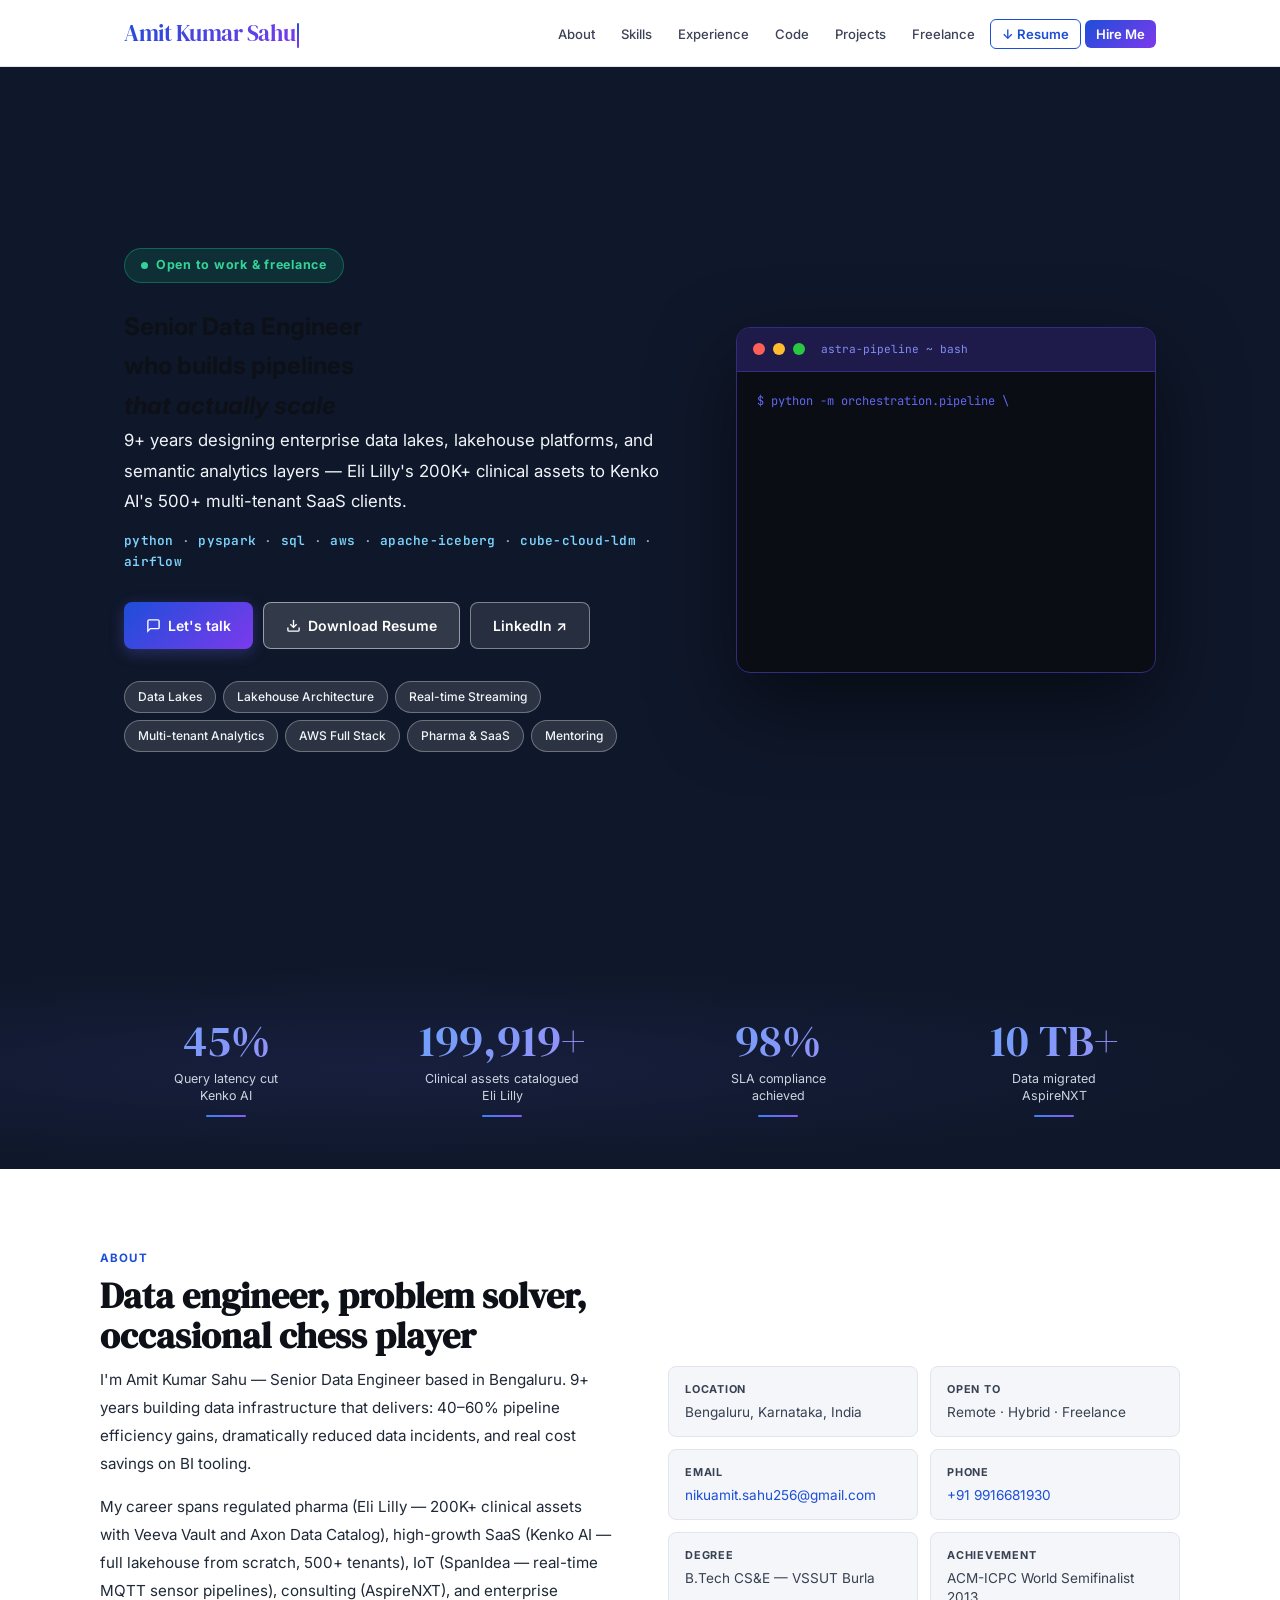
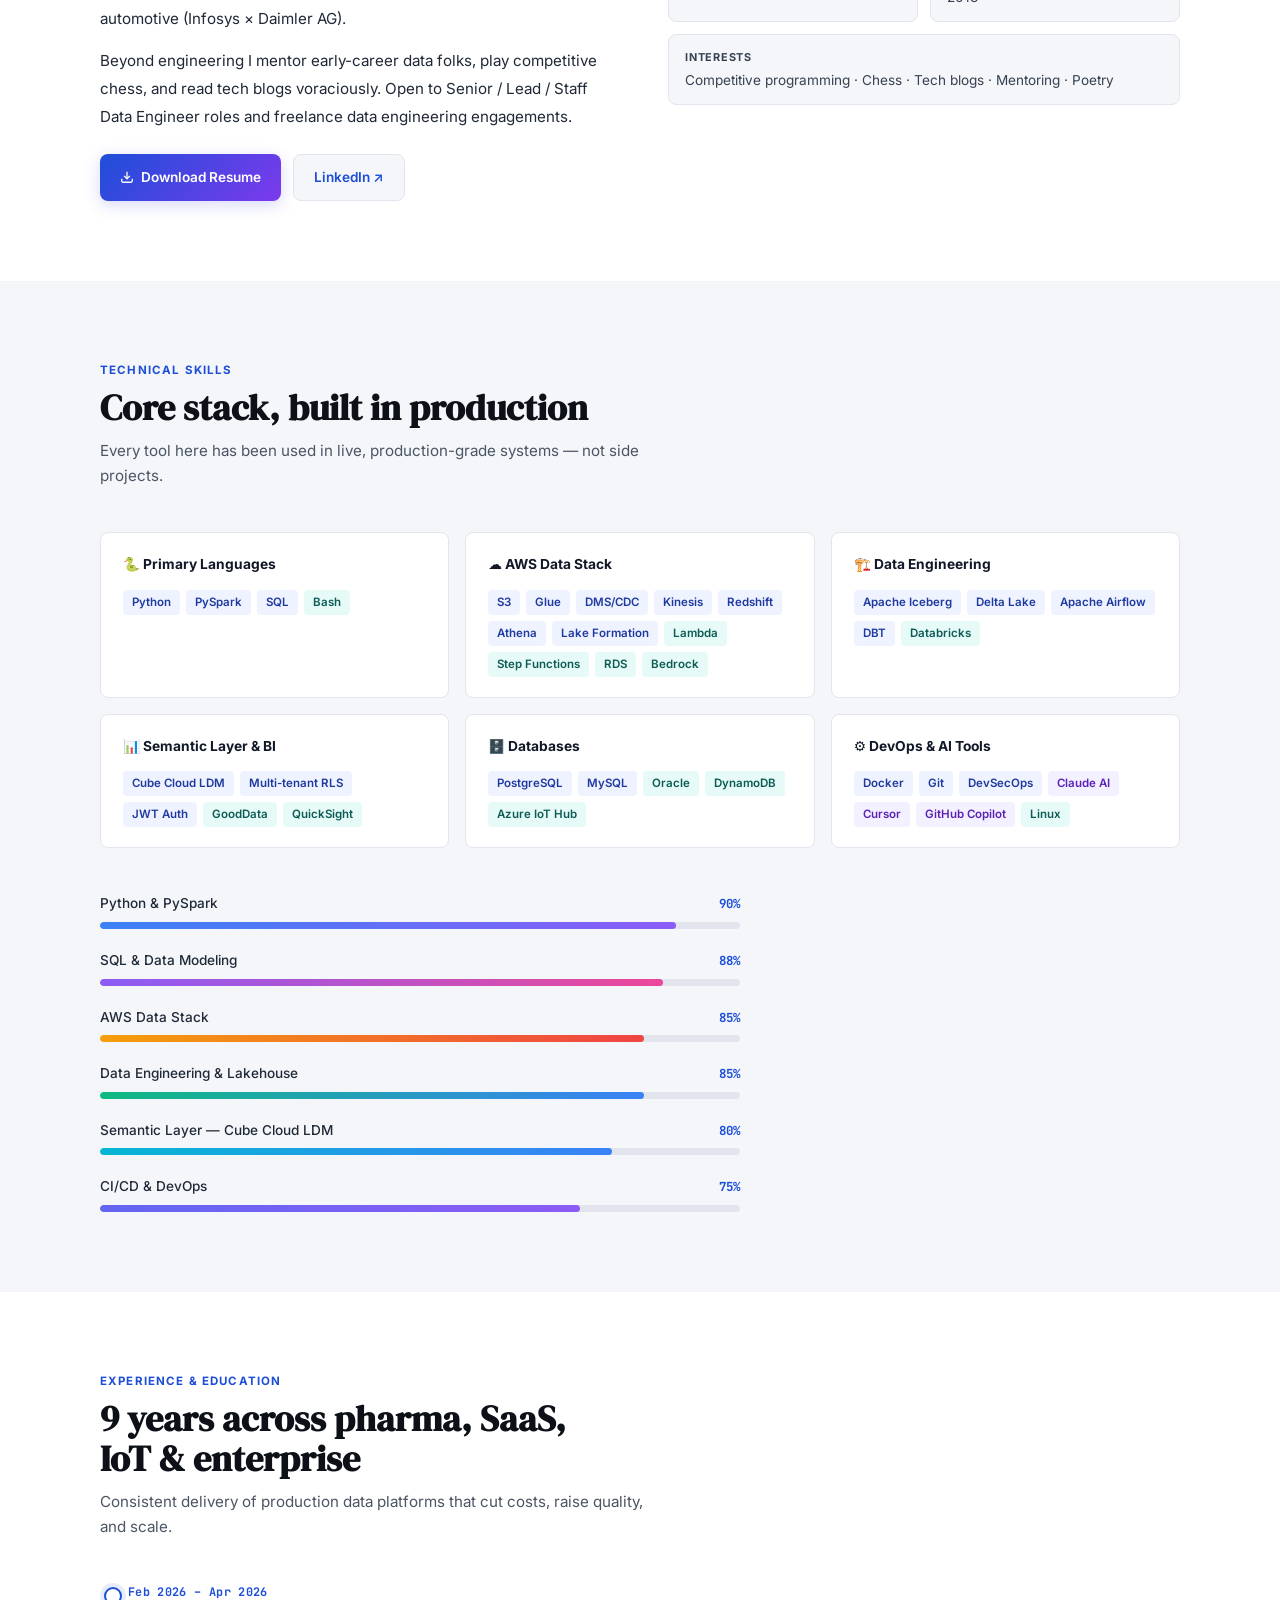
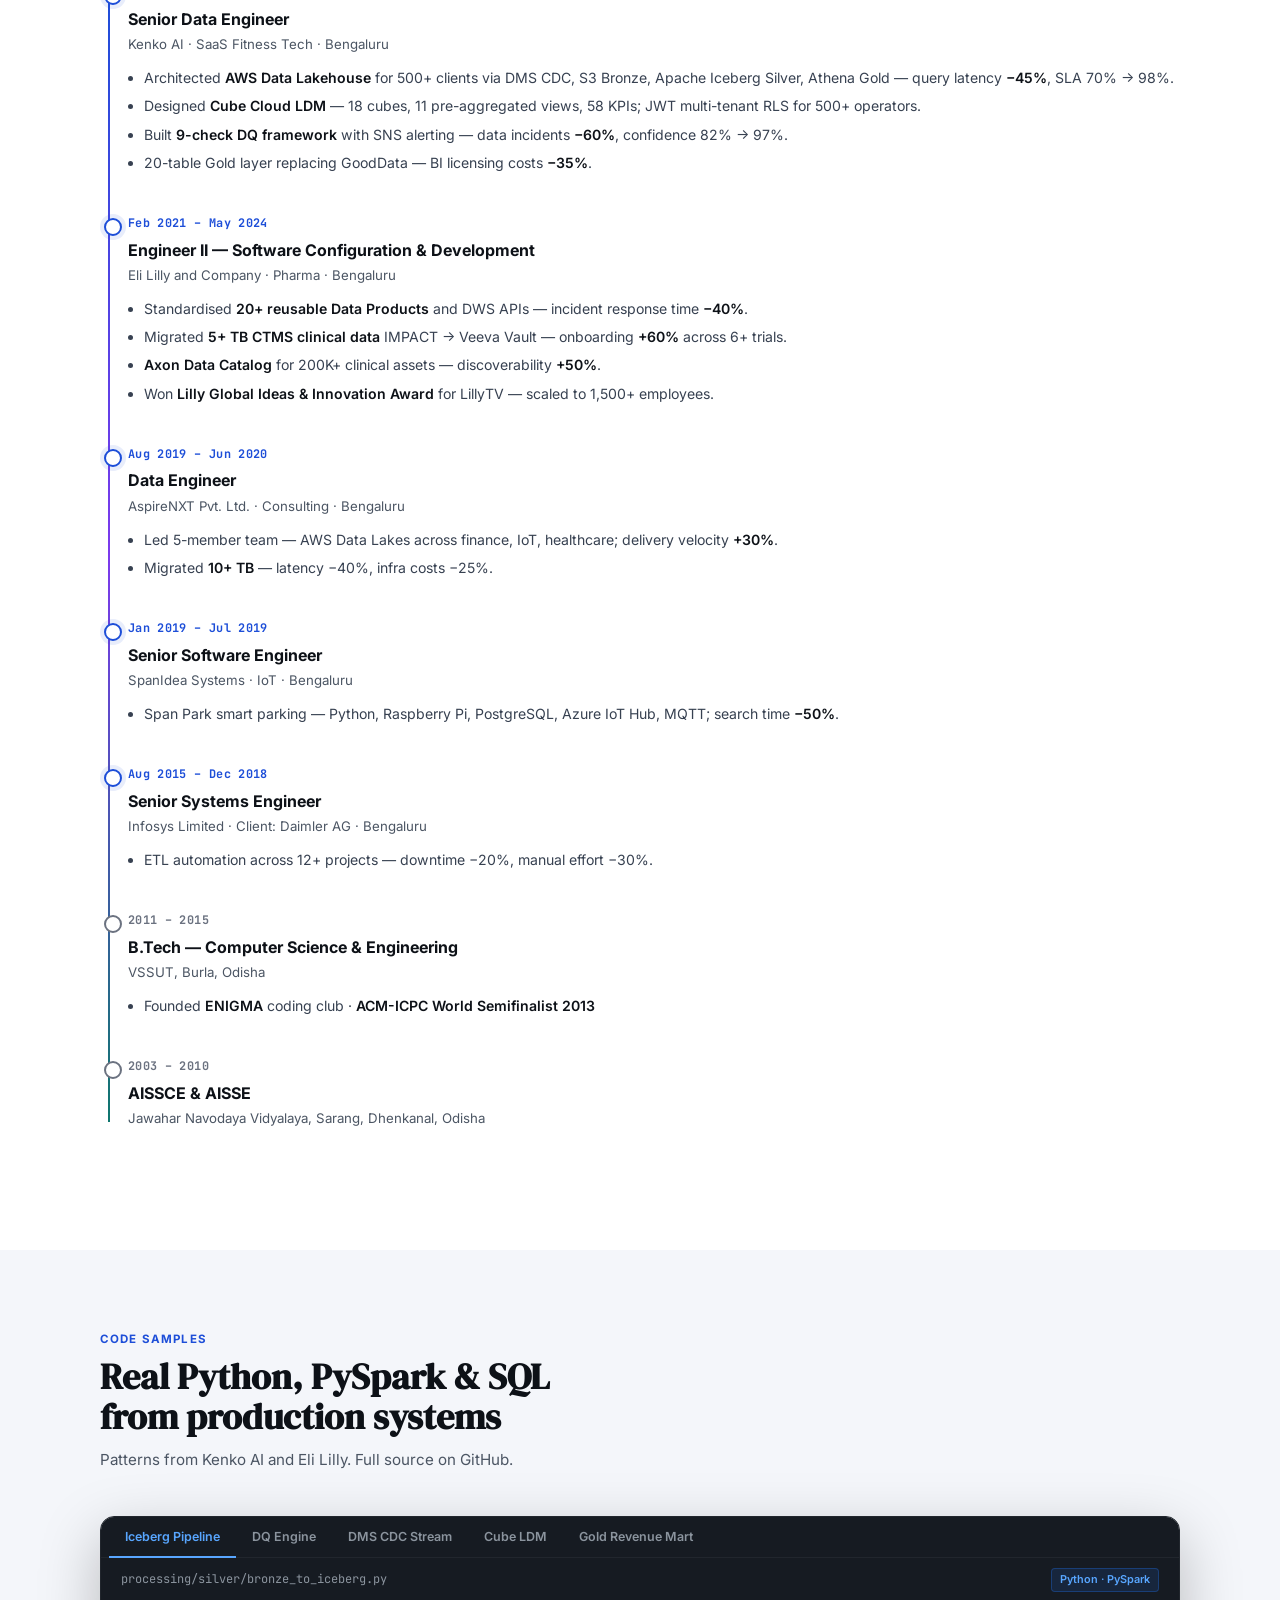
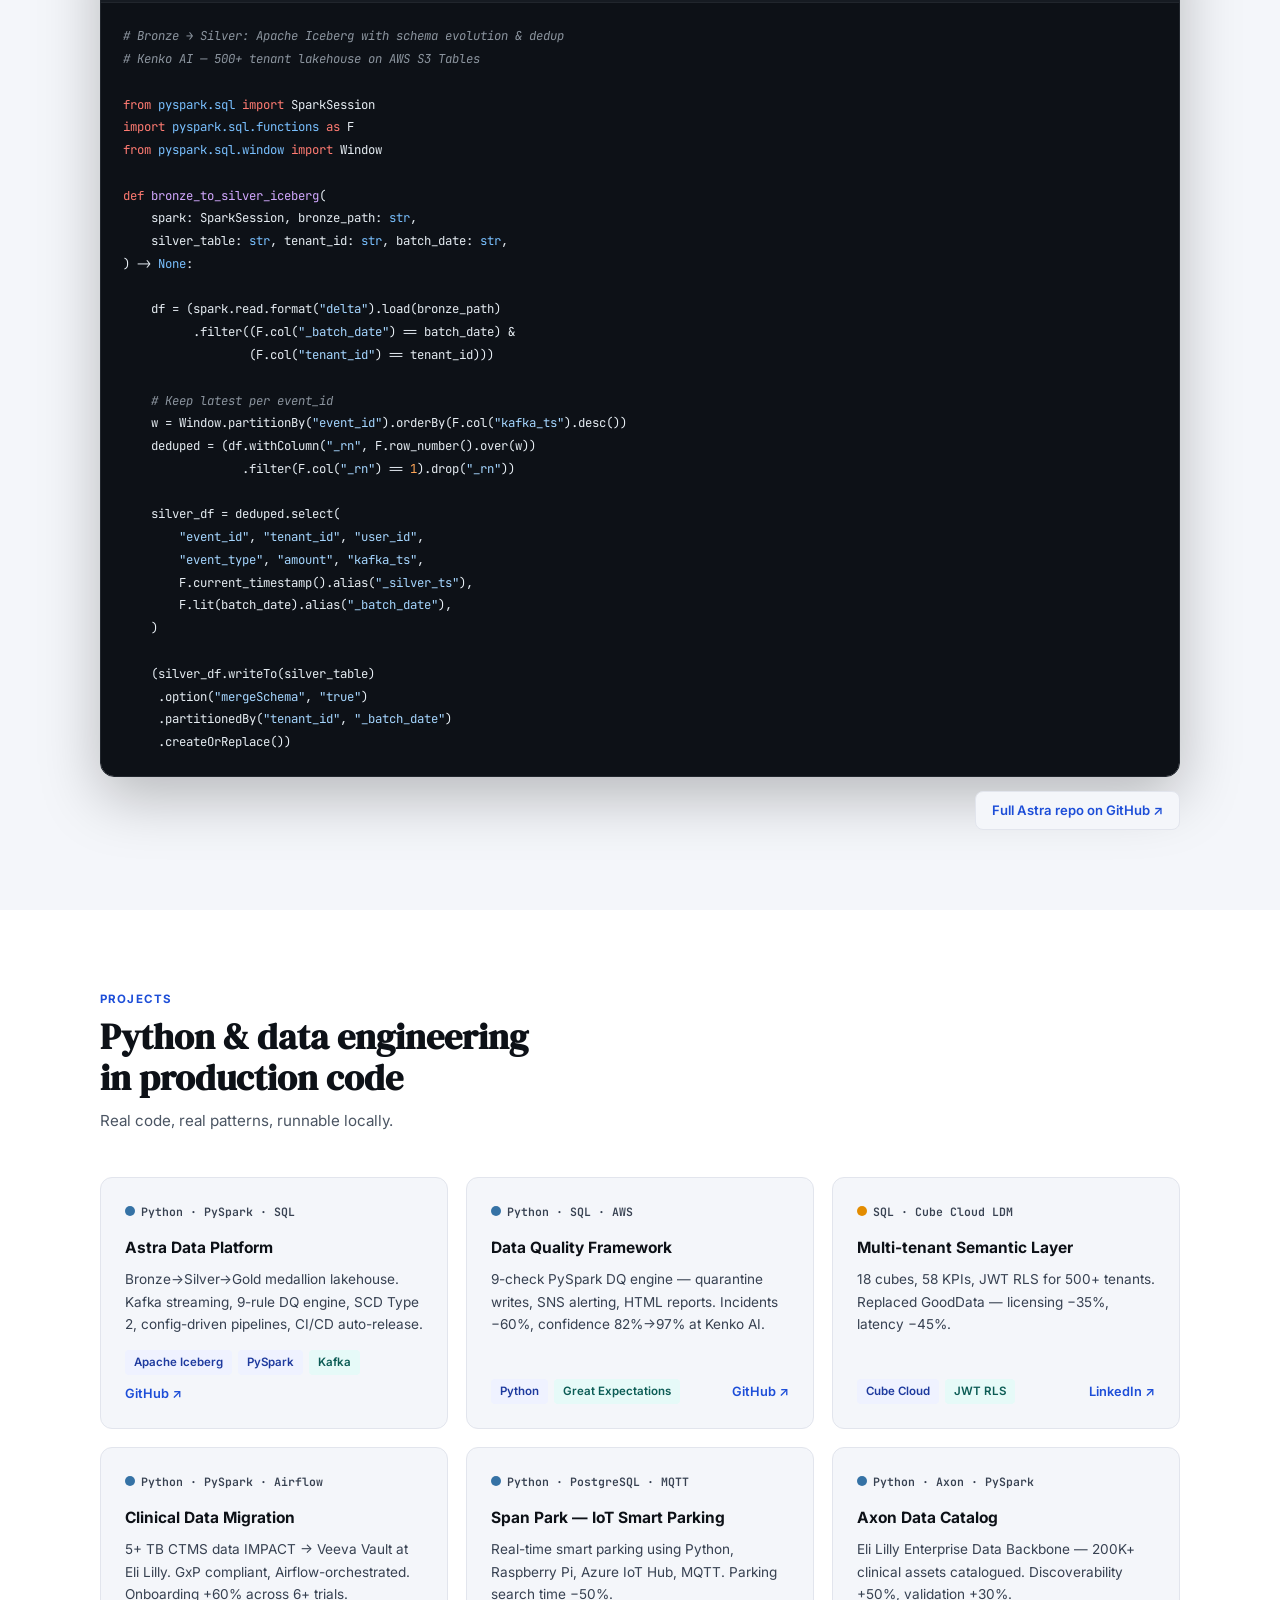
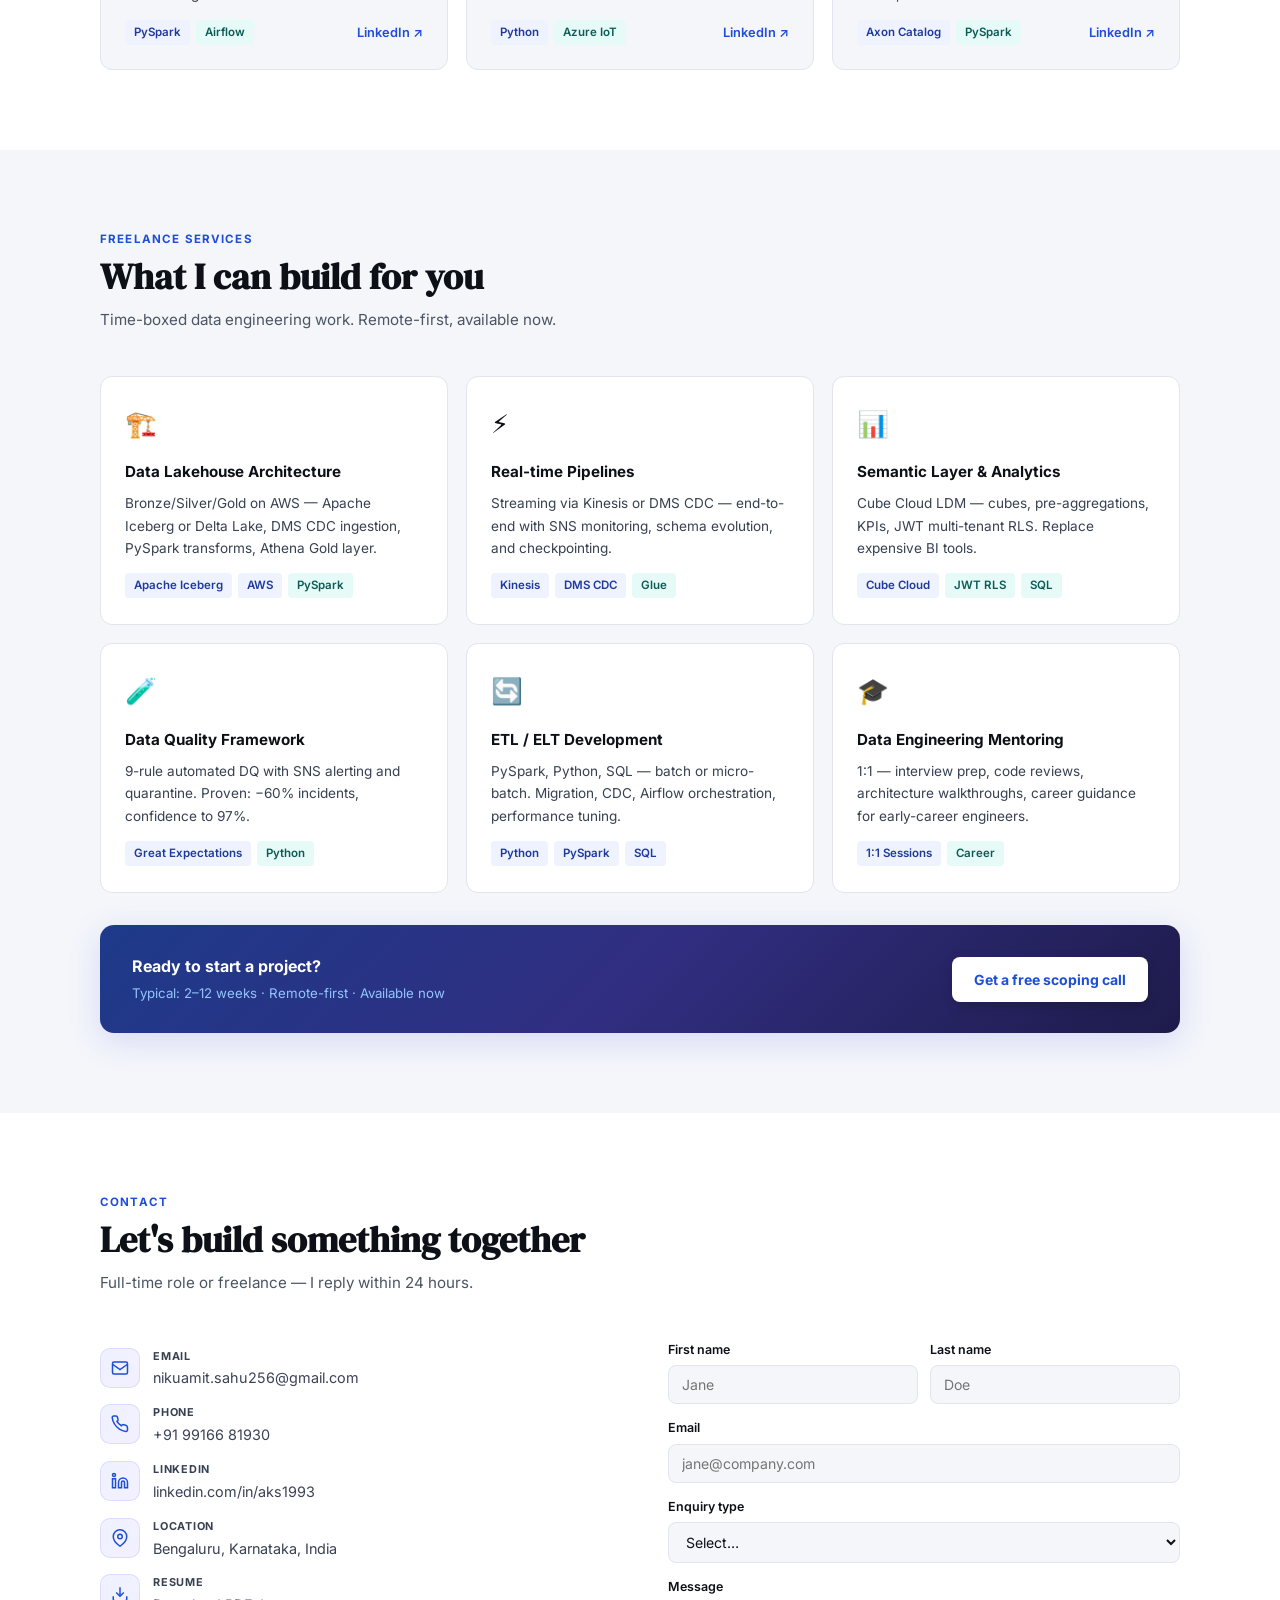
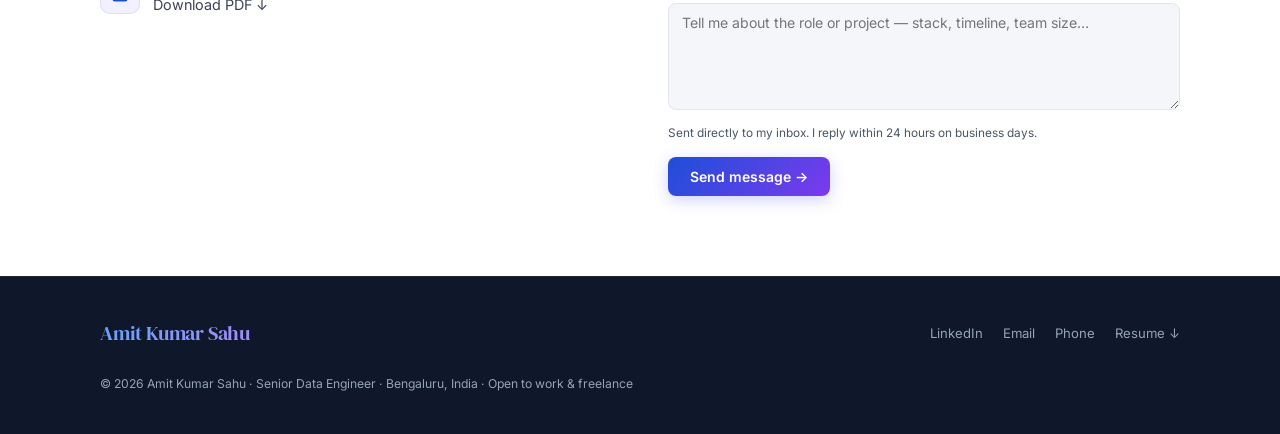
==== commit a556c767: "fix: h1 pure white #ffffff sans-serif bold — removes invisible gradient text" ====
--- a/index2.html
+++ b/index2.html
@@ -64,8 +64,8 @@
     .hero-badge{display:inline-flex;align-items:center;gap:8px;background:rgba(52,211,153,.2);border:1px solid rgba(52,211,153,.5);color:#6ee7b7;font-size:.78rem;font-weight:700;letter-spacing:.06em;padding:6px 16px;border-radius:99px;margin-bottom:24px}
     .pulse{width:7px;height:7px;background:#34d399;border-radius:50%;animation:pulse-dot 2s infinite}
     @keyframes pulse-dot{0%,100%{opacity:1;transform:scale(1)}50%{opacity:.3;transform:scale(.7)}}
-    .hero h1{font-family:var(--serif);font-size:clamp(2.4rem,4.8vw,3.8rem);line-height:1.1;color:#ffffff;margin-bottom:20px;letter-spacing:-.02em}
-    .hero h1 em{font-style:italic;color:#a5b4fc}
+    .hero h1{font-family:var(--sans);font-size:clamp(2.2rem,4.5vw,3.5rem);font-weight:700;line-height:1.15;color:#ffffff;margin-bottom:20px;letter-spacing:-.02em}
+    .hero h1 em{font-style:normal;font-weight:700;color:#818cf8}
     .hero-lead{font-size:1.05rem;color:#c7d2fe;max-width:52ch;line-height:1.8;margin-bottom:14px}
     .hero-stack{font-family:var(--mono);font-size:.8rem;color:#818cf8;margin-bottom:30px;letter-spacing:.02em}
     .hero-stack span{color:#a5b4fc;font-weight:600}
